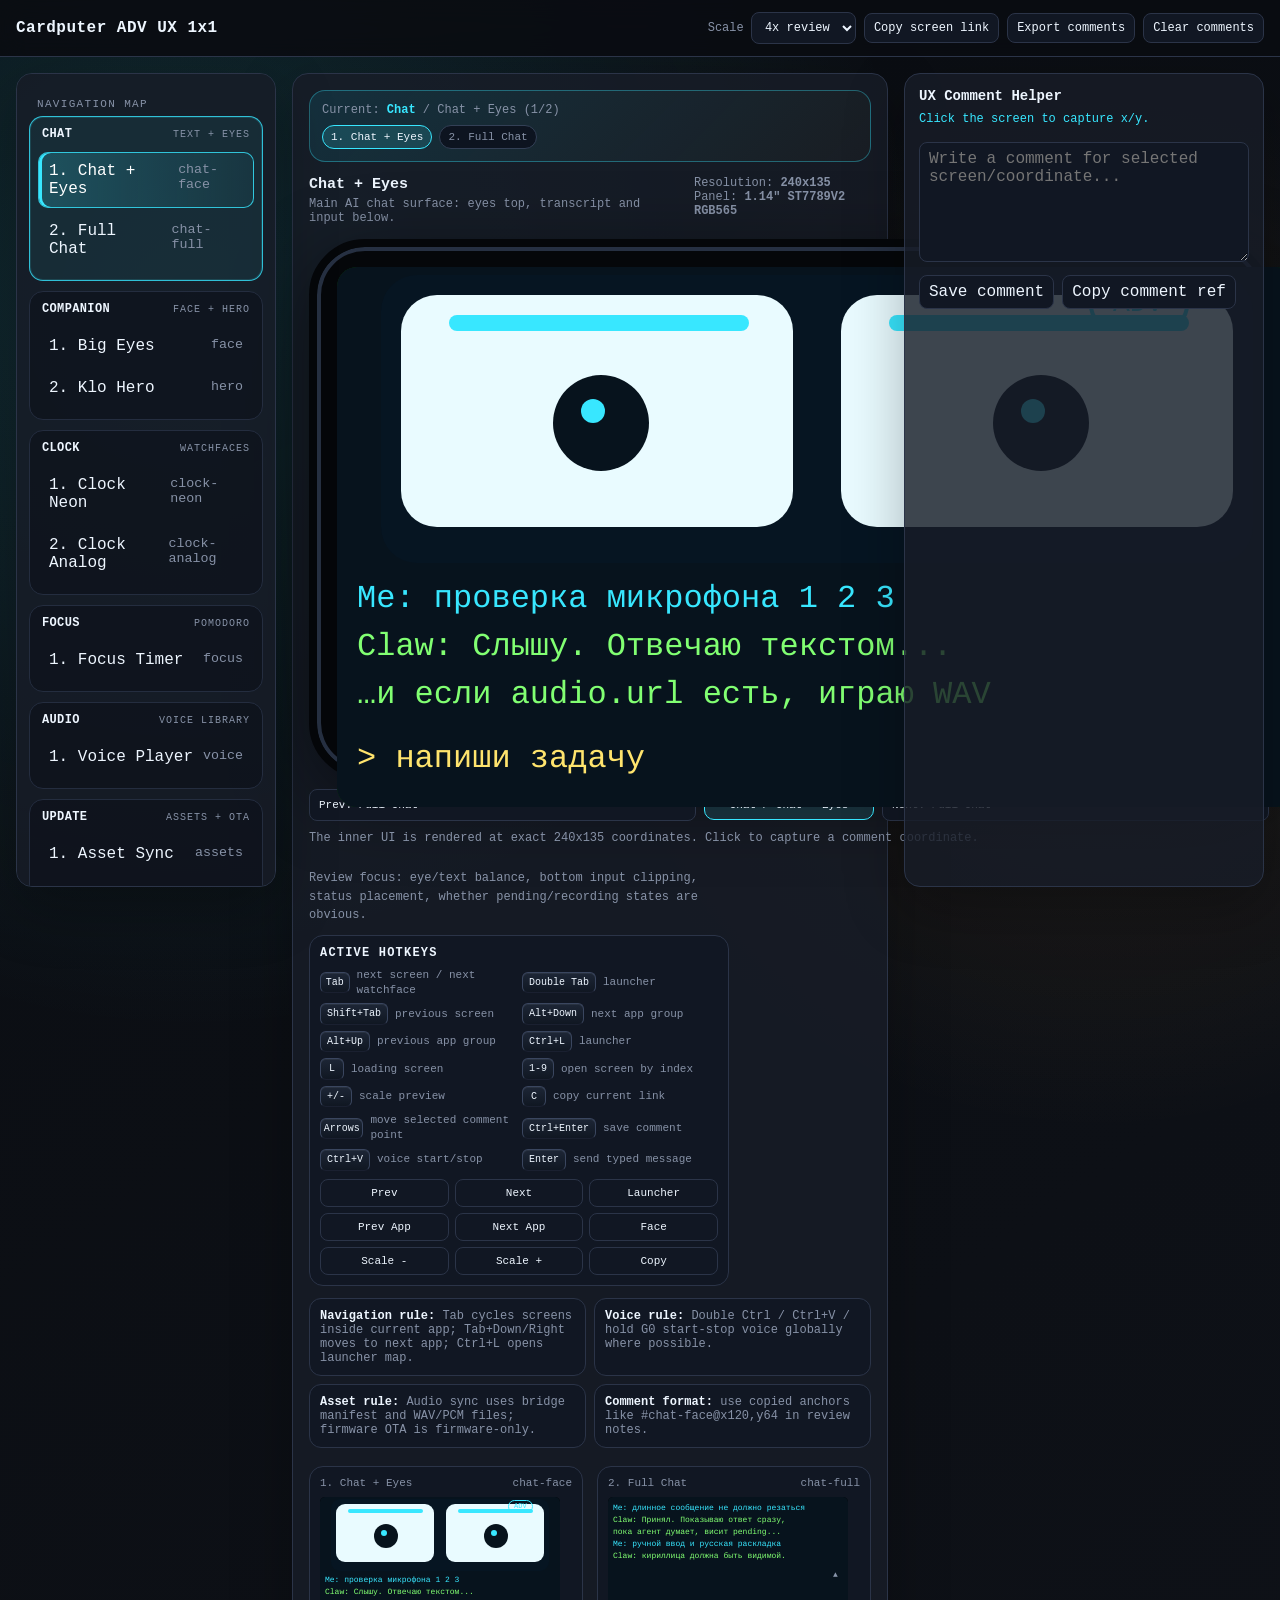
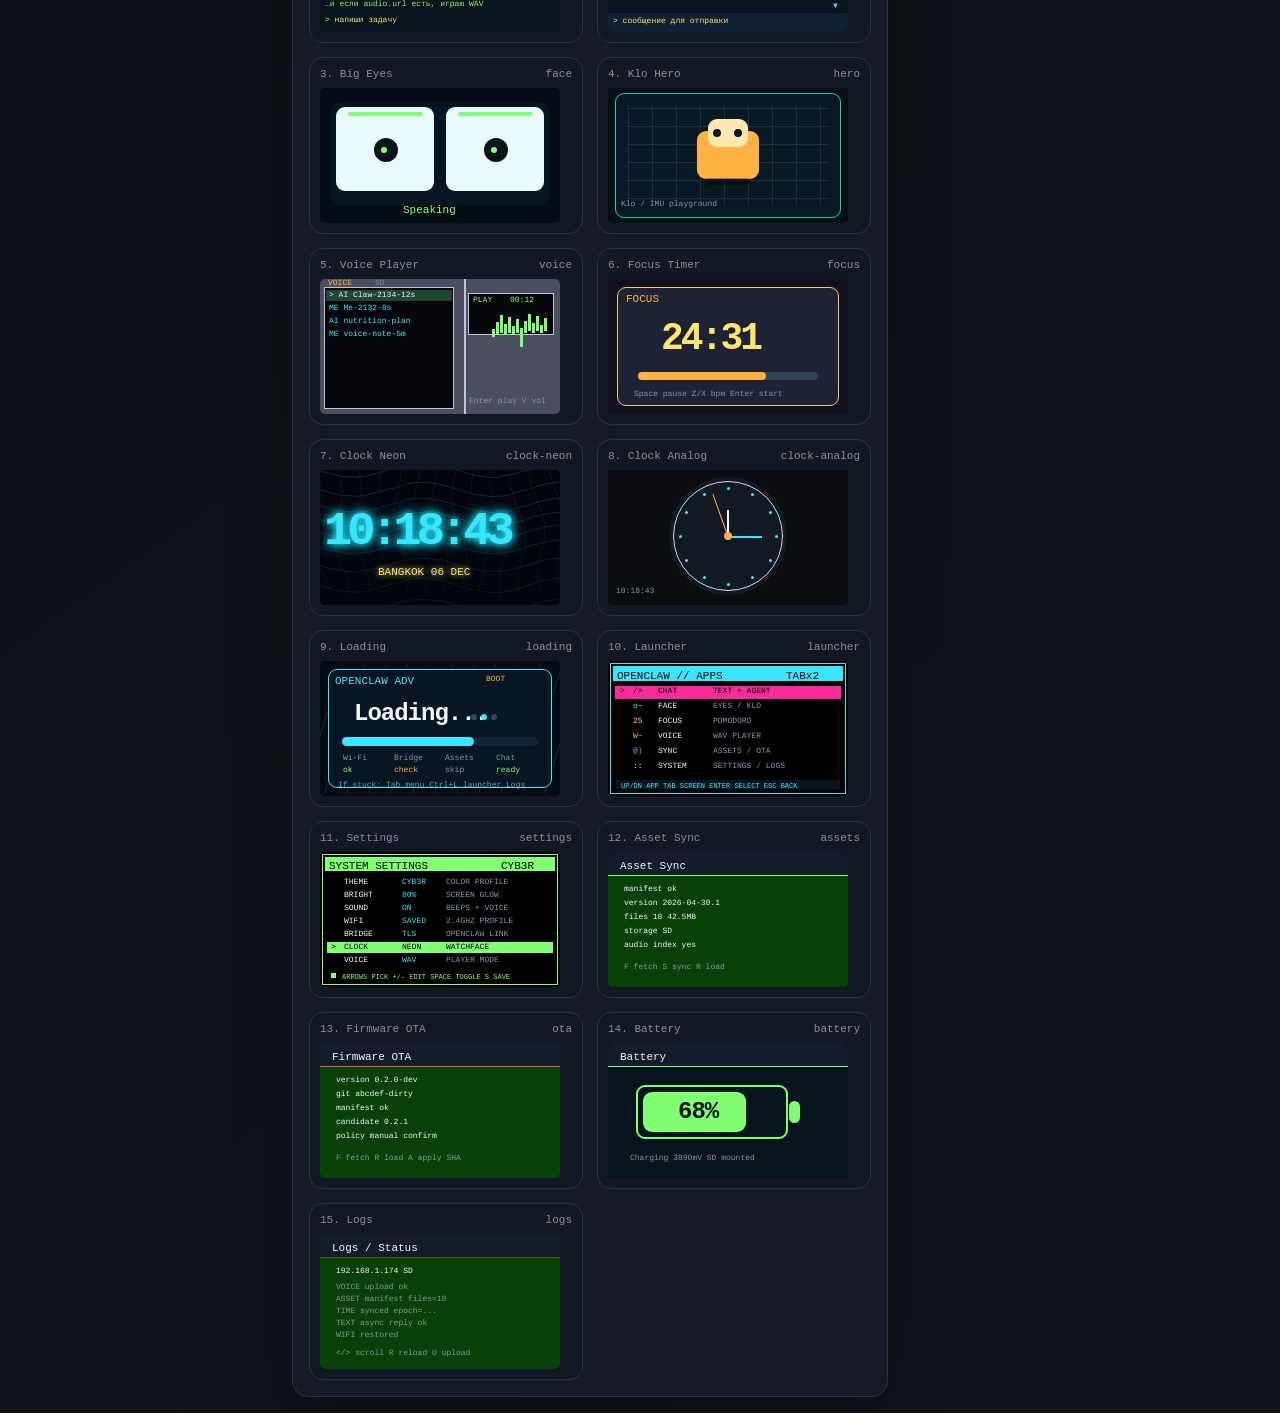
==== bots/CardputerADV/ux/cardputer-ux-1x1.html @ 7266fa7e "Bump Cardputer ADV firmware to 0.2.1-dev" ====
<!doctype html>
<html lang="en">
<head>
  <meta charset="utf-8" />
  <meta name="viewport" content="width=device-width, initial-scale=1" />
  <title>Cardputer ADV UX 1x1</title>
  <style>
    :root {
      --bg: #10131a;
      --panel: #181d28;
      --ink: #eef6ff;
      --muted: #8792a7;
      --line: #2b3448;
      --cyan: #38e7ff;
      --green: #81ff72;
      --orange: #ffb142;
      --red: #ff4f5f;
      --violet: #af8cff;
      --scale: 4;
    }

    * { box-sizing: border-box; }

    body {
      margin: 0;
      background:
        radial-gradient(circle at 15% 10%, rgba(56, 231, 255, .14), transparent 25%),
        radial-gradient(circle at 86% 20%, rgba(255, 177, 66, .10), transparent 20%),
        linear-gradient(145deg, #0a0d12, var(--bg));
      color: var(--ink);
      font-family: ui-monospace, SFMono-Regular, Menlo, Monaco, Consolas, "Liberation Mono", monospace;
      min-height: 100vh;
    }

    header {
      position: sticky;
      top: 0;
      z-index: 10;
      display: flex;
      gap: 16px;
      align-items: center;
      justify-content: space-between;
      padding: 12px 16px;
      border-bottom: 1px solid var(--line);
      background: rgba(10, 13, 18, .92);
      backdrop-filter: blur(12px);
    }

    h1 {
      margin: 0;
      font-size: 16px;
      letter-spacing: .03em;
    }

    .top-actions {
      display: flex;
      gap: 8px;
      flex-wrap: wrap;
      align-items: center;
      color: var(--muted);
      font-size: 12px;
    }

    button, select, input, textarea {
      background: #111723;
      color: var(--ink);
      border: 1px solid var(--line);
      border-radius: 8px;
      padding: 7px 9px;
      font: inherit;
    }

    button {
      cursor: pointer;
    }

    button:hover {
      border-color: var(--cyan);
    }

    main {
      display: grid;
      grid-template-columns: 260px minmax(420px, 1fr) 360px;
      gap: 16px;
      padding: 16px;
    }

    nav, aside, .workspace {
      background: rgba(24, 29, 40, .82);
      border: 1px solid var(--line);
      border-radius: 16px;
      box-shadow: 0 20px 60px rgba(0, 0, 0, .28);
    }

    nav {
      padding: 12px;
      height: calc(100vh - 86px);
      position: sticky;
      top: 70px;
      overflow: auto;
    }

    .nav-title {
      color: var(--muted);
      font-size: 11px;
      text-transform: uppercase;
      letter-spacing: .12em;
      margin: 12px 8px 6px;
    }

    .nav-map {
      display: grid;
      gap: 10px;
    }

    .app-section {
      border: 1px solid #242d3f;
      border-radius: 14px;
      padding: 8px;
      background: rgba(10, 15, 23, .52);
    }

    .app-section.active {
      border-color: rgba(56, 231, 255, .8);
      background: rgba(56, 231, 255, .07);
      box-shadow: inset 0 0 0 1px rgba(56, 231, 255, .14);
    }

    .app-header {
      display: flex;
      align-items: center;
      justify-content: space-between;
      gap: 8px;
      padding: 2px 4px 7px;
      color: var(--muted);
      font-size: 10px;
      text-transform: uppercase;
      letter-spacing: .10em;
    }

    .app-header b {
      color: var(--ink);
      font-size: 12px;
      letter-spacing: .03em;
    }

    .screen-link {
      display: flex;
      justify-content: space-between;
      gap: 8px;
      width: 100%;
      margin: 4px 0;
      padding: 9px 10px;
      text-align: left;
      border-radius: 10px;
      border: 1px solid transparent;
      background: transparent;
      color: var(--ink);
    }

    .screen-link small {
      color: var(--muted);
    }

    .screen-link.active {
      border-color: rgba(56, 231, 255, .8);
      background: linear-gradient(90deg, rgba(56, 231, 255, .20), rgba(56, 231, 255, .05));
      box-shadow: inset 3px 0 0 var(--cyan);
      color: #fff;
    }

    .workspace {
      min-height: calc(100vh - 86px);
      padding: 16px;
    }

    .meta {
      display: flex;
      justify-content: space-between;
      gap: 12px;
      align-items: start;
      margin-bottom: 14px;
      color: var(--muted);
      font-size: 12px;
    }

    .meta strong {
      display: block;
      color: var(--ink);
      font-size: 15px;
      margin-bottom: 4px;
    }

    .location-card {
      display: grid;
      gap: 8px;
      margin-bottom: 14px;
      border: 1px solid rgba(56, 231, 255, .35);
      border-radius: 16px;
      padding: 12px;
      background:
        linear-gradient(135deg, rgba(56, 231, 255, .12), rgba(255, 177, 66, .04)),
        #101722;
    }

    .breadcrumb {
      color: var(--muted);
      font-size: 12px;
    }

    .breadcrumb b {
      color: var(--cyan);
    }

    .position-strip {
      display: flex;
      gap: 7px;
      flex-wrap: wrap;
    }

    .position-chip {
      border: 1px solid #334056;
      border-radius: 999px;
      padding: 5px 8px;
      color: var(--muted);
      background: #0d1420;
      font-size: 11px;
    }

    .position-chip.active {
      border-color: var(--cyan);
      background: rgba(56, 231, 255, .14);
      color: var(--ink);
    }

    .device-row {
      display: flex;
      gap: 24px;
      flex-wrap: wrap;
      align-items: start;
    }

    .device-wrap {
      display: grid;
      gap: 10px;
    }

    .scale-label {
      color: var(--muted);
      font-size: 12px;
    }

    .screen-context {
      display: grid;
      grid-template-columns: 1fr auto 1fr;
      gap: 8px;
      align-items: center;
      color: var(--muted);
      font-size: 11px;
    }

    .screen-context button {
      width: 100%;
      min-height: 32px;
      text-align: left;
    }

    .screen-context .current {
      text-align: center;
      border: 1px solid var(--cyan);
      border-radius: 10px;
      padding: 8px 10px;
      color: var(--ink);
      background: rgba(56, 231, 255, .12);
      min-width: 170px;
    }

    .device-frame {
      width: calc(240px * var(--scale));
      height: calc(135px * var(--scale));
      border: calc(2px * var(--scale)) solid #05070a;
      border-radius: calc(14px * var(--scale));
      padding: calc(5px * var(--scale));
      background: #05070a;
      box-shadow:
        inset 0 0 0 calc(1px * var(--scale)) #263042,
        0 20px 80px rgba(0,0,0,.48);
    }

    .screen {
      position: relative;
      width: 240px;
      height: 135px;
      overflow: hidden;
      transform: scale(var(--scale));
      transform-origin: 0 0;
      border-radius: 5px;
      background: #084108;
      image-rendering: pixelated;
      user-select: none;
      cursor: crosshair;
    }

    .screen * {
      position: absolute;
    }

    .pixel {
      font-size: 8px;
      line-height: 1;
      letter-spacing: 0;
      white-space: nowrap;
      text-rendering: geometricPrecision;
    }

    .tiny { font-size: 7px; }
    .medium { font-size: 11px; }
    .big { font-size: 24px; font-weight: 800; letter-spacing: -1px; }
    .huge { font-size: 38px; font-weight: 900; letter-spacing: -3px; }
    .mega { font-size: 47px; font-weight: 900; letter-spacing: -5px; line-height: .86; }
    .mono { font-family: inherit; }

    .pill {
      border-radius: 999px;
      border: 1px solid currentColor;
      padding: 2px 5px;
      font-size: 7px;
      line-height: 1;
    }

    .note {
      position: static;
      max-width: 460px;
      color: var(--muted);
      font-size: 12px;
      line-height: 1.55;
    }

    .hotkey-panel {
      position: static;
      display: grid;
      gap: 10px;
      min-width: 280px;
      max-width: 420px;
    }

    .hotkey-card {
      position: static;
      border: 1px solid var(--line);
      background: #111723;
      border-radius: 14px;
      padding: 10px;
    }

    .hotkey-card h3 {
      position: static;
      margin: 0 0 8px;
      color: var(--ink);
      font-size: 12px;
      text-transform: uppercase;
      letter-spacing: .10em;
    }

    .key-grid {
      position: static;
      display: grid;
      grid-template-columns: repeat(2, minmax(0, 1fr));
      gap: 6px;
    }

    .key-row {
      position: static;
      display: flex;
      align-items: center;
      gap: 7px;
      color: var(--muted);
      font-size: 11px;
      line-height: 1.35;
    }

    kbd {
      position: static;
      display: inline-flex;
      align-items: center;
      justify-content: center;
      min-width: 24px;
      padding: 3px 6px;
      border: 1px solid #3a465f;
      border-bottom-color: #1a2030;
      border-radius: 6px;
      background: linear-gradient(#1d2636, #101722);
      color: var(--ink);
      box-shadow: inset 0 1px rgba(255,255,255,.06);
      font-size: 10px;
      white-space: nowrap;
    }

    .button-grid {
      position: static;
      display: grid;
      grid-template-columns: repeat(3, minmax(0, 1fr));
      gap: 6px;
      margin-top: 8px;
    }

    .button-grid button {
      position: static;
      padding: 7px 5px;
      font-size: 11px;
    }

    .spec-grid {
      display: grid;
      grid-template-columns: repeat(2, minmax(0, 1fr));
      gap: 8px;
      margin-top: 12px;
    }

    .spec {
      position: static;
      border: 1px solid var(--line);
      background: #111723;
      border-radius: 12px;
      padding: 10px;
      color: var(--muted);
      font-size: 12px;
    }

    .spec b {
      color: var(--ink);
    }

    aside {
      padding: 14px;
      height: calc(100vh - 86px);
      position: sticky;
      top: 70px;
      overflow: auto;
    }

    aside h2 {
      margin: 0 0 8px;
      font-size: 14px;
    }

    .coord {
      color: var(--cyan);
      min-height: 18px;
      margin: 8px 0 12px;
      font-size: 12px;
    }

    textarea {
      width: 100%;
      min-height: 120px;
      resize: vertical;
    }

    .comment-list {
      display: grid;
      gap: 8px;
      margin-top: 12px;
    }

    .comment {
      border: 1px solid var(--line);
      border-radius: 12px;
      padding: 9px;
      background: #101621;
      font-size: 12px;
      color: var(--muted);
      white-space: pre-wrap;
    }

    .comment b {
      color: var(--ink);
    }

    .screen-gallery {
      display: grid;
      grid-template-columns: repeat(auto-fill, minmax(260px, 1fr));
      gap: 14px;
      margin-top: 18px;
    }

    .thumb-card {
      border: 1px solid var(--line);
      border-radius: 14px;
      background: #111723;
      padding: 10px;
    }

    .thumb-title {
      position: static;
      display: flex;
      justify-content: space-between;
      color: var(--muted);
      font-size: 11px;
      margin-bottom: 8px;
    }

    .thumb-screen {
      --scale: 1;
      position: relative;
      width: 240px;
      height: 135px;
      overflow: hidden;
      border-radius: 5px;
      background: #000;
    }

    .thumb-screen * { position: absolute; }

    .rect { border-radius: 0; }
    .round { border-radius: 9px; }
    .circle { border-radius: 999px; }
    .line { height: 1px; transform-origin: left center; }
    .vline { width: 1px; }
    .center { display: grid; place-items: center; text-align: center; }

    @media (max-width: 1220px) {
      main { grid-template-columns: 220px 1fr; }
      aside { grid-column: 1 / -1; height: auto; position: static; }
    }

    @media (max-width: 820px) {
      main { grid-template-columns: 1fr; }
      nav { height: auto; position: static; }
      .device-frame { --scale: 2; }
    }
  </style>
</head>
<body>
  <header>
    <h1>Cardputer ADV UX 1x1</h1>
    <div class="top-actions">
      <label>Scale
        <select id="scale">
          <option value="1">1x exact</option>
          <option value="2">2x</option>
          <option value="3">3x</option>
          <option value="4" selected>4x review</option>
          <option value="5">5x</option>
        </select>
      </label>
      <button id="copyLink">Copy screen link</button>
      <button id="exportComments">Export comments</button>
      <button id="clearComments">Clear comments</button>
    </div>
  </header>

  <main>
    <nav>
      <div class="nav-title">Navigation Map</div>
      <div class="nav-map" id="navMap"></div>
    </nav>

    <section class="workspace">
      <div class="location-card">
        <div class="breadcrumb" id="locationPath">Current: <b>Chat</b> / Chat + Eyes</div>
        <div class="position-strip" id="positionStrip"></div>
      </div>

      <div class="meta">
        <div>
          <strong id="screenTitle">Chat + Eyes</strong>
          <span id="screenDesc">Current default chat surface with large animated eyes and compact transcript.</span>
        </div>
        <div>Resolution: <b>240x135</b><br />Panel: <b>1.14&quot; ST7789V2 RGB565</b></div>
      </div>

      <div class="device-row">
        <div class="device-wrap">
          <div class="device-frame" id="deviceFrame">
            <div id="screen" class="screen" data-screen="chat-face"></div>
          </div>
          <div class="screen-context">
            <button data-action="prev-screen" id="prevScreenLabel">Prev</button>
            <div class="current" id="currentScreenLabel">Chat + Eyes</div>
            <button data-action="next-screen" id="nextScreenLabel">Next</button>
          </div>
          <div class="scale-label">The inner UI is rendered at exact 240x135 coordinates. Click to capture a comment coordinate.</div>
        </div>
        <div class="hotkey-panel">
          <div class="note" id="screenNotes"></div>
          <div class="hotkey-card">
            <h3>Active Hotkeys</h3>
            <div class="key-grid" id="activeHotkeys"></div>
            <div class="button-grid">
              <button data-action="prev-screen">Prev</button>
              <button data-action="next-screen">Next</button>
              <button data-action="launcher">Launcher</button>
              <button data-action="prev-app">Prev App</button>
              <button data-action="next-app">Next App</button>
              <button data-action="watchface">Face</button>
              <button data-action="scale-down">Scale -</button>
              <button data-action="scale-up">Scale +</button>
              <button data-action="copy-link">Copy</button>
            </div>
          </div>
        </div>
      </div>

      <div class="spec-grid">
        <div class="spec"><b>Navigation rule:</b> Tab cycles screens inside current app; Tab+Down/Right moves to next app; Ctrl+L opens launcher map.</div>
        <div class="spec"><b>Voice rule:</b> Double Ctrl / Ctrl+V / hold G0 start-stop voice globally where possible.</div>
        <div class="spec"><b>Asset rule:</b> Audio sync uses bridge manifest and WAV/PCM files; firmware OTA is firmware-only.</div>
        <div class="spec"><b>Comment format:</b> use copied anchors like <code>#chat-face@x120,y64</code> in review notes.</div>
      </div>

      <div class="screen-gallery" id="gallery"></div>
    </section>

    <aside>
      <h2>UX Comment Helper</h2>
      <div class="coord" id="coord">Click the screen to capture x/y.</div>
      <textarea id="commentText" placeholder="Write a comment for selected screen/coordinate..."></textarea>
      <div style="display:flex; gap:8px; margin-top:8px;">
        <button id="saveComment">Save comment</button>
        <button id="copyComment">Copy comment ref</button>
      </div>
      <div class="comment-list" id="commentList"></div>
    </aside>
  </main>

  <script>
    const COLORS = {
      bg: '#084108',
      black: '#000',
      panel: '#101b28',
      cyan: '#38e7ff',
      green: '#81ff72',
      orange: '#ffb142',
      red: '#ff4f5f',
      violet: '#af8cff',
      white: '#f2f7ff',
      muted: '#8895aa',
      yellow: '#ffe46d',
      beige: '#eae6d4'
    };

    const state = {
      screen: location.hash ? location.hash.replace('#', '').split('@')[0] : 'chat-face',
      point: null,
      comments: JSON.parse(localStorage.getItem('cardputerUxComments') || '[]')
    };

    const appGroups = [
      { id: 'chat', title: 'Chat', hint: 'text + eyes', screens: ['chat-face', 'chat-full'] },
      { id: 'companion', title: 'Companion', hint: 'face + hero', screens: ['face', 'hero'] },
      { id: 'clock', title: 'Clock', hint: 'watchfaces', screens: ['clock-neon', 'clock-analog'] },
      { id: 'focus', title: 'Focus', hint: 'pomodoro', screens: ['focus'] },
      { id: 'audio', title: 'Audio', hint: 'voice library', screens: ['voice'] },
      { id: 'update', title: 'Update', hint: 'assets + OTA', screens: ['assets', 'ota'] },
      { id: 'system', title: 'System', hint: 'loading + settings', screens: ['loading', 'launcher', 'settings', 'battery', 'logs'] }
    ];

    const screenGroups = appGroups.map(group => group.screens);
    const watchfaces = ['clock-neon', 'clock-analog'];
    let lastTabAt = 0;

    const globalHotkeys = [
      ['Tab', 'next screen / next watchface'],
      ['Double Tab', 'launcher'],
      ['Shift+Tab', 'previous screen'],
      ['Alt+Down', 'next app group'],
      ['Alt+Up', 'previous app group'],
      ['Ctrl+L', 'launcher'],
      ['L', 'loading screen'],
      ['1-9', 'open screen by index'],
      ['+/-', 'scale preview'],
      ['C', 'copy current link'],
      ['Arrows', 'move selected comment point'],
      ['Ctrl+Enter', 'save comment']
    ];

    const screens = {
      'chat-face': {
        title: 'Chat + Eyes',
        desc: 'Main AI chat surface: eyes top, transcript and input below.',
        notes: 'Review focus: eye/text balance, bottom input clipping, status placement, whether pending/recording states are obvious.',
        draw: drawChatFace
      },
      'chat-full': {
        title: 'Full Chat',
        desc: 'Maximum room for Russian text, manual typing, and scroll review.',
        notes: 'Review focus: readable Russian font density, scroll indicators, pending bubble, no footer overlap.',
        draw: drawChatFull
      },
      face: {
        title: 'Big Eyes',
        desc: 'Fullscreen emotional eye mode, accelerometer-driven gaze.',
        notes: 'Review focus: eye scale, emotion colors, no text noise, recording/speaking color contrast.',
        draw: drawFace
      },
      hero: {
        title: 'Klo Hero',
        desc: 'Separate surface for Klo sprite/hero, moving with IMU and idle animation.',
        notes: 'Review focus: no unwanted ring around hero, enough motion room, clear difference from eye mode.',
        draw: drawHero
      },
      voice: {
        title: 'Voice Player',
        desc: 'Winamp-inspired WAV voice note player with saved user/assistant notes.',
        notes: 'Review focus: file title marquee, selected row visibility, bottom controls within 135px.',
        draw: drawVoice
      },
      focus: {
        title: 'Focus Timer',
        desc: 'Pomodoro/focus timer with ritual audio cues and metronome.',
        notes: 'Review focus: remaining time, state color, action keys, low cognitive load during focus.',
        draw: drawFocus
      },
      'clock-neon': {
        title: 'Clock Neon',
        desc: 'Fullscreen neon HH:MM:SS with a lightweight moving 3D mesh background.',
        notes: 'Review focus: maximum legibility, low-noise animated mesh, no secondary chrome.',
        draw: ctx => drawClock(ctx, 1)
      },
      'clock-analog': {
        title: 'Clock Analog',
        desc: 'Analog dial with small digital backup.',
        notes: 'Review focus: hand thickness at 240x135 and whether it feels too dense.',
        draw: ctx => drawClock(ctx, 2)
      },
      loading: {
        title: 'Loading',
        desc: 'Boot, network, bridge, asset-sync, and long operation loading surface.',
        notes: 'Review focus: user must see what is happening, what step is active, and whether the device is stuck or still progressing.',
        draw: drawLoading
      },
      launcher: {
        title: 'Launcher',
        desc: 'Two-level launcher: app group plus last/next mode inside app.',
        notes: 'Review focus: icons must not overlap, selected group/subitem must be obvious.',
        draw: drawLauncher
      },
      settings: {
        title: 'Settings',
        desc: 'NVS settings including focus, OTA, language, clock face.',
        notes: 'Review focus: five visible rows, value column fit, footer not clipped.',
        draw: drawSettings
      },
      assets: {
        title: 'Asset Sync',
        desc: 'Bridge audio manifest sync screen.',
        notes: 'Review focus: F fetch / S sync / R load discoverability and manifest state clarity.',
        draw: drawAssets
      },
      ota: {
        title: 'Firmware OTA',
        desc: 'Firmware update manifest and apply screen.',
        notes: 'Review focus: manual apply risk, candidate version, policy line.',
        draw: drawOta
      },
      battery: {
        title: 'Battery',
        desc: 'Battery and storage status screen.',
        notes: 'Review focus: big battery percent, charging state, SD/LittleFS status.',
        draw: drawBattery
      },
      logs: {
        title: 'Logs',
        desc: 'Runtime diagnostics and log upload surface.',
        notes: 'Review focus: last useful error visibility, U upload hint, not too much noise.',
        draw: drawLogs
      }
    };

    function el(tag, cls, style, text) {
      const node = document.createElement(tag);
      if (cls) node.className = cls;
      if (style) Object.assign(node.style, style);
      if (text !== undefined) node.textContent = text;
      return node;
    }

    function box(parent, x, y, w, h, color, cls = 'rect', extra = {}) {
      const node = el('div', cls, {
        left: x + 'px', top: y + 'px', width: w + 'px', height: h + 'px',
        background: color, ...extra
      });
      parent.appendChild(node);
      return node;
    }

    function text(parent, x, y, value, color = COLORS.white, cls = 'pixel', extra = {}) {
      const node = el('div', cls, { left: x + 'px', top: y + 'px', color, ...extra }, value);
      parent.appendChild(node);
      return node;
    }

    function pill(parent, x, y, value, color) {
      const node = text(parent, x, y, value, color, 'pill');
      node.style.borderColor = color;
      return node;
    }

    function clear(ctx, color = '#07121c') {
      ctx.innerHTML = '';
      box(ctx, 0, 0, 240, 135, color);
    }

    function drawEyes(ctx, y = 4, scale = 1, mood = 'idle') {
      const red = mood === 'recording';
      const speaking = mood === 'speaking';
      const accent = red ? COLORS.red : speaking ? COLORS.green : COLORS.cyan;
      const white = red ? '#ffd9dd' : '#e9fbff';
      box(ctx, 11, y, 218, 72 * scale, '#061522', 'round');
      box(ctx, 16, y + 5, 98, 58 * scale, white, 'round');
      box(ctx, 126, y + 5, 98, 58 * scale, white, 'round');
      box(ctx, 54, y + 25 * scale, 24, 24, '#07131d', 'circle');
      box(ctx, 164, y + 25 * scale, 24, 24, '#07131d', 'circle');
      box(ctx, 61, y + 31 * scale, 6, 6, accent, 'circle');
      box(ctx, 171, y + 31 * scale, 6, 6, accent, 'circle');
      box(ctx, 28, y + 10, 75, 4, accent, 'round');
      box(ctx, 138, y + 10, 75, 4, accent, 'round');
      if (red) {
        text(ctx, 94, y + 55 * scale, 'REC', COLORS.red, 'pixel', { fontWeight: 800 });
      }
    }

    function drawChatFace(ctx) {
      clear(ctx, '#07131d');
      drawEyes(ctx, 2, 1, 'idle');
      text(ctx, 5, 80, 'Me: проверка микрофона 1 2 3', COLORS.cyan);
      text(ctx, 5, 92, 'Claw: Слышу. Отвечаю текстом...', COLORS.green);
      text(ctx, 5, 104, '…и если audio.url есть, играю WAV', COLORS.green);
      text(ctx, 5, 120, '> напиши задачу', COLORS.yellow);
      pill(ctx, 188, 3, 'ADV', COLORS.cyan);
    }

    function drawChatFull(ctx) {
      clear(ctx, '#07131d');
      text(ctx, 5, 8, 'Me: длинное сообщение не должно резаться', COLORS.cyan);
      text(ctx, 5, 20, 'Claw: Принял. Показываю ответ сразу,', COLORS.green);
      text(ctx, 5, 32, 'пока агент думает, висит pending...', COLORS.green);
      text(ctx, 5, 44, 'Me: ручной ввод и русская раскладка', COLORS.cyan);
      text(ctx, 5, 56, 'Claw: кириллица должна быть видимой.', COLORS.green);
      text(ctx, 225, 75, '▲', COLORS.muted);
      text(ctx, 225, 106, '▼', COLORS.cyan);
      box(ctx, 0, 116, 240, 19, '#102033');
      text(ctx, 5, 121, '> сообщение для отправки', COLORS.yellow);
    }

    function drawFace(ctx) {
      clear(ctx, '#030c15');
      drawEyes(ctx, 14, 1.45, 'speaking');
      text(ctx, 83, 116, 'Speaking', COLORS.green, 'medium');
    }

    function drawHero(ctx) {
      clear(ctx, '#021014');
      box(ctx, 7, 5, 226, 125, '#081923', 'round', { border: '1px solid #31c7a4' });
      for (let x = 20; x < 225; x += 24) box(ctx, x, 17, 1, 100, '#173240');
      for (let y = 20; y < 125; y += 18) box(ctx, 19, y, 202, 1, '#173240');
      box(ctx, 89, 43, 62, 48, '#ffb142', 'round');
      box(ctx, 100, 31, 40, 28, '#ffe8b0', 'round');
      box(ctx, 105, 41, 8, 8, '#061522', 'circle');
      box(ctx, 126, 41, 8, 8, '#061522', 'circle');
      box(ctx, 97, 90, 45, 7, '#000', 'circle', { opacity: .35 });
      text(ctx, 13, 113, 'Klo / IMU playground', COLORS.muted);
    }

    function drawVoice(ctx) {
      clear(ctx, '#4a4e5e');
      box(ctx, 4, 8, 130, 122, '#05070a', 'rect', { border: '1px solid #bec4dc' });
      text(ctx, 8, 1, 'VOICE', COLORS.orange);
      text(ctx, 55, 1, 'SD', COLORS.muted);
      const rows = ['AI Claw-2134-12s', 'ME Me-2132-8s', 'AI nutrition-plan', 'ME voice-note-5m'];
      rows.forEach((r, i) => {
        const y = 13 + i * 13;
        box(ctx, 6, y - 2, 126, 11, i === 0 ? '#1e4632' : '#05070a');
        text(ctx, 9, y, (i === 0 ? '> ' : '  ') + r, i === 0 ? COLORS.white : COLORS.cyan);
      });
      box(ctx, 144, 0, 2, 135, '#bec4dc');
      box(ctx, 148, 14, 86, 42, '#05070a', 'rect', { border: '1px solid #bec4dc' });
      text(ctx, 153, 18, 'PLAY', COLORS.green);
      text(ctx, 190, 18, '00:12', COLORS.green);
      for (let i = 0; i < 14; i++) box(ctx, 172 + i * 4, 50 - ((i * 7) % 16), 3, 8 + ((i * 5) % 12), COLORS.green);
      text(ctx, 149, 119, 'Enter play  V vol', COLORS.muted);
    }

    function drawFocus(ctx) {
      clear(ctx, '#120f20');
      box(ctx, 9, 8, 222, 119, '#1d2335', 'round', { border: '1px solid #ffcc46' });
      text(ctx, 18, 14, 'FOCUS', COLORS.orange, 'medium');
      text(ctx, 53, 38, '24:31', COLORS.yellow, 'huge');
      box(ctx, 30, 93, 180, 8, '#344055', 'round');
      box(ctx, 30, 93, 128, 8, COLORS.orange, 'round');
      text(ctx, 26, 112, 'Space pause  Z/X bpm  Enter start', COLORS.muted);
    }

    function drawClock(ctx, face) {
      const now = new Date();
      const bangkok = new Intl.DateTimeFormat('en-GB', {
        timeZone: 'Asia/Bangkok',
        hour: '2-digit',
        minute: '2-digit',
        second: '2-digit',
        hour12: false
      }).format(now);
      const date = new Intl.DateTimeFormat('en-GB', {
        timeZone: 'Asia/Bangkok',
        day: '2-digit',
        month: 'short'
      }).format(now).toUpperCase();

      if (face === 1) {
        clear(ctx, '#03050d');
        const tick = Date.now() / 740;
        for (let gy = -10; gy <= 150; gy += 15) {
          let prev = null;
          for (let x = 0; x <= 240; x += 12) {
            const wave = Math.sin((x * .045) + tick) * 7 + Math.cos((gy * .055) - tick * .8) * 5;
            const perspective = (gy - 67) * .12;
            const y = gy + wave + perspective;
            if (prev) line(ctx, prev.x, prev.y, x, y, 'rgba(56,231,255,.17)');
            prev = { x, y };
          }
        }
        for (let gx = -20; gx <= 260; gx += 20) {
          let prev = null;
          for (let y = 0; y <= 135; y += 14) {
            const bend = Math.sin((y * .06) + tick + gx * .02) * 6;
            const x = gx + bend + (y - 67) * .08;
            if (prev) line(ctx, prev.x, prev.y, x, y, 'rgba(252,52,183,.12)');
            prev = { x, y };
          }
        }
        box(ctx, 0, 0, 240, 135, 'linear-gradient(180deg, rgba(3,5,13,.08), rgba(3,5,13,.52))');
        text(ctx, 4, 42, bangkok, COLORS.cyan, 'mega', {
          textShadow: '0 0 7px #22e8ff, 0 0 14px #22e8ff'
        });
        text(ctx, 58, 96, `BANGKOK ${date}`, COLORS.yellow, 'medium', {
          textShadow: '0 0 6px #ffe46d'
        });
      } else if (face === 2) {
        clear(ctx, '#0a0c10');
        box(ctx, 61, 7, 118, 118, '#121922', 'circle');
        box(ctx, 65, 11, 110, 110, 'transparent', 'circle', { border: '1px solid #d2dceb' });
        for (let i = 0; i < 12; i++) {
          const a = i / 12 * Math.PI * 2 - Math.PI / 2;
          box(ctx, 119 + Math.cos(a) * 48, 65 + Math.sin(a) * 48, 3, 3, COLORS.cyan, 'circle');
        }
        line(ctx, 120, 66, 120, 39, COLORS.white, 2);
        line(ctx, 120, 66, 154, 66, COLORS.cyan, 2);
        line(ctx, 120, 66, 105, 24, COLORS.orange, 1);
        box(ctx, 116, 62, 8, 8, COLORS.orange, 'circle');
        text(ctx, 8, 118, bangkok, COLORS.muted);
      }
    }

    function line(ctx, x1, y1, x2, y2, color, thickness = 1) {
      const len = Math.hypot(x2 - x1, y2 - y1);
      const angle = Math.atan2(y2 - y1, x2 - x1) * 180 / Math.PI;
      box(ctx, x1, y1, len, thickness, color, 'line', { transform: `rotate(${angle}deg)` });
    }

    function drawLoading(ctx) {
      clear(ctx, '#040a12');
      for (let x = -20; x < 260; x += 22) {
        box(ctx, x, 0, 1, 135, 'rgba(56,231,255,.16)', 'line', { transform: 'rotate(17deg)' });
      }
      box(ctx, 8, 8, 224, 119, '#081522', 'round', { border: '1px solid #38e7ff' });
      text(ctx, 15, 14, 'OPENCLAW ADV', COLORS.cyan, 'medium');
      text(ctx, 166, 15, 'BOOT', COLORS.orange);
      text(ctx, 34, 39, 'Loading...', COLORS.white, 'big');
      const dots = [0, 1, 2].map(i => 151 + i * 10);
      dots.forEach((x, i) => box(ctx, x, 53, 6, 6, i === 1 ? COLORS.cyan : '#285062', 'circle'));
      box(ctx, 22, 76, 196, 9, '#152235', 'round');
      box(ctx, 22, 76, 132, 9, COLORS.cyan, 'round');
      const steps = [
        ['Wi-Fi', 'ok', COLORS.green],
        ['Bridge', 'check', COLORS.orange],
        ['Assets', 'skip', COLORS.muted],
        ['Chat', 'ready', COLORS.green]
      ];
      steps.forEach((step, i) => {
        const x = 23 + i * 51;
        text(ctx, x, 94, step[0], COLORS.muted);
        text(ctx, x, 106, step[1], step[2]);
      });
      text(ctx, 18, 121, 'If stuck: Tab menu  Ctrl+L launcher  Logs', COLORS.muted);
    }

    function drawLauncher(ctx) {
      clear(ctx, '#000');
      box(ctx, 0, 0, 240, 135, '#000');
      box(ctx, 2, 2, 236, 131, 'transparent', 'rect', { border: '1px solid #38e7ff' });
      box(ctx, 5, 5, 230, 15, '#38e7ff');
      text(ctx, 9, 9, 'OPENCLAW // APPS', '#000', 'medium');
      text(ctx, 178, 9, 'TABx2', '#000', 'medium');
      const items = [
        ['/>', 'CHAT', 'TEXT + AGENT', COLORS.cyan],
        ['o~', 'FACE', 'EYES / KLO', COLORS.green],
        ['25', 'FOCUS', 'POMODORO', COLORS.yellow],
        ['W~', 'VOICE', 'WAV PLAYER', COLORS.orange],
        ['@)', 'SYNC', 'ASSETS / OTA', COLORS.violet],
        ['::', 'SYSTEM', 'SETTINGS / LOGS', COLORS.white]
      ];
      items.forEach((it, i) => {
        const y = 27 + i * 15;
        const selected = i === 0;
        box(ctx, 7, y - 2, 226, 13, selected ? '#f92a9b' : '#000');
        text(ctx, 12, y, selected ? '>' : ' ', selected ? '#000' : COLORS.muted, 'pixel');
        text(ctx, 25, y, it[0], selected ? '#000' : it[3], 'pixel');
        text(ctx, 50, y, it[1], selected ? '#000' : COLORS.white, 'pixel');
        text(ctx, 105, y, it[2], selected ? '#000' : COLORS.muted, 'pixel');
      });
      box(ctx, 8, 119, 224, 9, '#07131d');
      text(ctx, 13, 121, 'UP/DN APP  TAB SCREEN  ENTER SELECT  ESC BACK', COLORS.cyan, 'tiny');
    }

    function drawSettings(ctx) {
      clear(ctx, '#000');
      box(ctx, 2, 2, 236, 131, '#000', 'rect', { border: '1px solid #81ff72' });
      box(ctx, 5, 5, 230, 14, '#81ff72');
      text(ctx, 9, 8, 'SYSTEM SETTINGS', '#000', 'medium');
      text(ctx, 181, 8, 'CYB3R', '#000', 'medium');
      const rows = [
        ['THEME', 'CYB3R', 'COLOR PROFILE'],
        ['BRIGHT', '80%', 'SCREEN GLOW'],
        ['SOUND', 'ON', 'BEEPS + VOICE'],
        ['WIFI', 'SAVED', '2.4GHZ PROFILE'],
        ['BRIDGE', 'TLS', 'OPENCLAW LINK'],
        ['CLOCK', 'NEON', 'WATCHFACE'],
        ['VOICE', 'WAV', 'PLAYER MODE']
      ];
      rows.forEach((r, i) => {
        const y = 27 + i * 13;
        const selected = i === 5;
        box(ctx, 7, y - 2, 226, 11, selected ? '#81ff72' : '#000');
        text(ctx, 11, y, selected ? '>' : ' ', selected ? '#000' : COLORS.green);
        text(ctx, 24, y, r[0], selected ? '#000' : COLORS.white);
        text(ctx, 82, y, r[1], selected ? '#000' : COLORS.cyan);
        text(ctx, 126, y, r[2], selected ? '#000' : COLORS.muted);
      });
      box(ctx, 11, 121, 5, 5, COLORS.green);
      text(ctx, 22, 121, 'ARROWS PICK  +/- EDIT  SPACE TOGGLE  S SAVE', COLORS.green, 'tiny');
    }

    function drawAssets(ctx) {
      clear(ctx, '#084108');
      header(ctx, 'Asset Sync', COLORS.green);
      text(ctx, 16, 34, 'manifest ok', COLORS.white);
      text(ctx, 16, 48, 'version 2026-04-30.1', COLORS.white);
      text(ctx, 16, 62, 'files 18  42.5MB', COLORS.white);
      text(ctx, 16, 76, 'storage SD', COLORS.white);
      text(ctx, 16, 90, 'audio index yes', COLORS.white);
      text(ctx, 16, 112, 'F fetch S sync R load', COLORS.muted);
    }

    function drawOta(ctx) {
      clear(ctx, '#084108');
      header(ctx, 'Firmware OTA', COLORS.red);
      text(ctx, 16, 34, 'version 0.2.0-dev', COLORS.white);
      text(ctx, 16, 48, 'git abcdef-dirty', COLORS.white);
      text(ctx, 16, 62, 'manifest ok', COLORS.white);
      text(ctx, 16, 76, 'candidate 0.2.1', COLORS.white);
      text(ctx, 16, 90, 'policy manual confirm', COLORS.white);
      text(ctx, 16, 112, 'F fetch R load A apply SHA', COLORS.muted);
    }

    function drawBattery(ctx) {
      clear(ctx, '#07131d');
      header(ctx, 'Battery', COLORS.green);
      box(ctx, 28, 42, 152, 54, 'transparent', 'round', { border: '2px solid #81ff72' });
      box(ctx, 181, 58, 11, 22, COLORS.green, 'round');
      box(ctx, 35, 49, 103, 40, COLORS.green, 'round');
      text(ctx, 70, 55, '68%', '#07131d', 'big');
      text(ctx, 22, 112, 'Charging  3890mV  SD mounted', COLORS.muted);
    }

    function drawLogs(ctx) {
      clear(ctx, '#084108');
      header(ctx, 'Logs / Status', '#c618');
      text(ctx, 16, 34, '192.168.1.174 SD', COLORS.white);
      ['VOICE upload ok', 'ASSET manifest files=18', 'TIME synced epoch=...', 'TEXT async reply ok', 'WIFI restored'].forEach((v, i) => {
        text(ctx, 16, 50 + i * 12, v, COLORS.muted);
      });
      text(ctx, 16, 116, '</> scroll R reload U upload', COLORS.muted);
    }

    function header(ctx, label, color) {
      box(ctx, 0, 0, 240, 24, '#121c2a');
      box(ctx, 0, 23, 240, 1, color);
      text(ctx, 12, 8, label, COLORS.white, 'medium');
    }

    function render(screenId = state.screen) {
      state.screen = screens[screenId] ? screenId : 'chat-face';
      const spec = screens[state.screen];
      document.querySelectorAll('.screen-link').forEach(btn => {
        btn.classList.toggle('active', btn.dataset.screen === state.screen);
      });
      document.getElementById('screenTitle').textContent = spec.title;
      document.getElementById('screenDesc').textContent = spec.desc;
      document.getElementById('screenNotes').textContent = spec.notes;
      const ctx = document.getElementById('screen');
      ctx.dataset.screen = state.screen;
      spec.draw(ctx);
      drawPoint(ctx);
      renderNavigation();
      renderHotkeys();
      renderComments();
      if (location.hash.replace('#', '').split('@')[0] !== state.screen) {
        history.replaceState(null, '', '#' + state.screen);
      }
    }

    function redrawScreenOnly() {
      const spec = screens[state.screen];
      if (!spec) return;
      const ctx = document.getElementById('screen');
      ctx.dataset.screen = state.screen;
      spec.draw(ctx);
      drawPoint(ctx);
    }

    function drawPoint(ctx) {
      if (!state.point || state.point.screen !== state.screen) return;
      const { x, y } = state.point;
      box(ctx, x - 4, y, 9, 1, COLORS.red);
      box(ctx, x, y - 4, 1, 9, COLORS.red);
      box(ctx, x - 2, y - 2, 5, 5, 'transparent', 'circle', { border: '1px solid ' + COLORS.red });
    }

    function renderGallery() {
      const gallery = document.getElementById('gallery');
      gallery.innerHTML = '';
      Object.entries(screens).forEach(([id, spec], index) => {
        const card = el('button', 'thumb-card', { textAlign: 'left', cursor: 'pointer' });
        const title = el('div', 'thumb-title');
        title.append(el('span', null, null, `${index + 1}. ${spec.title}`));
        title.append(el('span', null, null, id));
        const mini = el('div', 'thumb-screen');
        spec.draw(mini);
        card.append(title, mini);
        card.addEventListener('click', () => render(id));
        gallery.appendChild(card);
      });
    }

    function renderComments() {
      const list = document.getElementById('commentList');
      list.innerHTML = '';
      state.comments.slice().reverse().forEach(c => {
        const item = el('div', 'comment');
        item.innerHTML = `<b>${escapeHtml(c.ref)}</b>\n${escapeHtml(c.text)}`;
        list.appendChild(item);
      });
    }

    function escapeHtml(value) {
      return value.replace(/[&<>"']/g, ch => ({ '&': '&amp;', '<': '&lt;', '>': '&gt;', '"': '&quot;', "'": '&#039;' }[ch]));
    }

    function currentRef() {
      if (!state.point || state.point.screen !== state.screen) return `#${state.screen}`;
      return `#${state.screen}@x${state.point.x},y${state.point.y}`;
    }

    function currentGroup() {
      return screenGroups.find(group => group.includes(state.screen)) || [state.screen];
    }

    function currentApp() {
      return appGroups.find(group => group.screens.includes(state.screen)) || appGroups[0];
    }

    function currentGroupIndex() {
      const index = appGroups.findIndex(group => group.screens.includes(state.screen));
      return index >= 0 ? index : 0;
    }

    function adjacentScreen(delta) {
      const group = currentGroup();
      const index = group.indexOf(state.screen);
      return group[(index + delta + group.length) % group.length];
    }

    function moveWithinApp(delta) {
      if (watchfaces.includes(state.screen)) {
        const index = watchfaces.indexOf(state.screen);
        render(watchfaces[(index + delta + watchfaces.length) % watchfaces.length]);
        return;
      }
      const group = currentGroup();
      const index = group.indexOf(state.screen);
      render(group[(index + delta + group.length) % group.length]);
    }

    function moveApp(delta) {
      const index = currentGroupIndex();
      const nextGroup = screenGroups[(index + delta + screenGroups.length) % screenGroups.length];
      render(nextGroup[0]);
    }

    function setScale(delta) {
      const select = document.getElementById('scale');
      const values = Array.from(select.options).map(option => Number(option.value));
      const current = Number(select.value);
      const index = values.indexOf(current);
      const next = values[Math.max(0, Math.min(values.length - 1, index + delta))];
      select.value = String(next);
      document.documentElement.style.setProperty('--scale', String(next));
    }

    function copyCurrentLink() {
      navigator.clipboard.writeText(location.href.split('#')[0] + currentRef());
    }

    function saveCurrentComment() {
      const textValue = document.getElementById('commentText').value.trim();
      if (!textValue) return;
      state.comments.push({ ref: currentRef(), text: textValue, at: new Date().toISOString() });
      localStorage.setItem('cardputerUxComments', JSON.stringify(state.comments));
      document.getElementById('commentText').value = '';
      renderComments();
    }

    function movePoint(dx, dy) {
      if (!state.point || state.point.screen !== state.screen) {
        state.point = { screen: state.screen, x: 120, y: 67 };
      }
      state.point.x = Math.max(0, Math.min(239, state.point.x + dx));
      state.point.y = Math.max(0, Math.min(134, state.point.y + dy));
      document.getElementById('coord').textContent = currentRef();
      history.replaceState(null, '', currentRef());
      render(state.screen);
    }

    function screenIndexList() {
      return Object.keys(screens);
    }

    function renderHotkeys() {
      const target = document.getElementById('activeHotkeys');
      target.innerHTML = '';
      const specific = [];
      if (watchfaces.includes(state.screen)) {
        specific.push(['Tab', 'cycle watchface']);
        specific.push(['W', 'cycle watchface']);
      }
      if (state.screen === 'assets') {
        specific.push(['F', 'fetch manifest']);
        specific.push(['S', 'sync assets']);
        specific.push(['R', 'reload manifest']);
      }
      if (state.screen === 'voice') {
        specific.push(['Enter', 'play selected note']);
        specific.push(['J/K', 'select note']);
        specific.push(['V', 'volume']);
      }
      if (state.screen === 'chat-face' || state.screen === 'chat-full') {
        specific.push(['Ctrl+V', 'voice start/stop']);
        specific.push(['Enter', 'send typed message']);
      }
      if (state.screen === 'loading') {
        specific.push(['Tab', 'leave loading']);
        specific.push(['Ctrl+L', 'launcher']);
        specific.push(['D', 'debug/logs']);
      }
      [...globalHotkeys, ...specific].forEach(([key, label]) => {
        const row = el('div', 'key-row');
        row.append(el('kbd', null, null, key), el('span', null, null, label));
        target.appendChild(row);
      });
    }

    function renderNavigation() {
      const nav = document.getElementById('navMap');
      nav.innerHTML = '';
      const app = currentApp();
      const group = currentGroup();
      const index = group.indexOf(state.screen);
      const prev = adjacentScreen(-1);
      const next = adjacentScreen(1);

      document.getElementById('locationPath').innerHTML =
        `Current: <b>${escapeHtml(app.title)}</b> / ${escapeHtml(screens[state.screen].title)} <span style="color:var(--muted)">(${index + 1}/${group.length})</span>`;

      const strip = document.getElementById('positionStrip');
      strip.innerHTML = '';
      group.forEach((screenId, itemIndex) => {
        const chip = el('button', 'position-chip' + (screenId === state.screen ? ' active' : ''), null,
          `${itemIndex + 1}. ${screens[screenId].title}`);
        chip.addEventListener('click', () => render(screenId));
        strip.appendChild(chip);
      });

      document.getElementById('prevScreenLabel').textContent = `Prev: ${screens[prev].title}`;
      document.getElementById('currentScreenLabel').textContent = `${app.title} / ${screens[state.screen].title}`;
      document.getElementById('nextScreenLabel').textContent = `Next: ${screens[next].title}`;

      appGroups.forEach(groupSpec => {
        const section = el('div', 'app-section' + (groupSpec.id === app.id ? ' active' : ''));
        const header = el('div', 'app-header');
        header.innerHTML = `<b>${escapeHtml(groupSpec.title)}</b><span>${escapeHtml(groupSpec.hint)}</span>`;
        section.appendChild(header);
        groupSpec.screens.forEach((screenId, itemIndex) => {
          const btn = el('button', 'screen-link' + (screenId === state.screen ? ' active' : ''));
          btn.dataset.screen = screenId;
          btn.innerHTML = `<span>${itemIndex + 1}. ${escapeHtml(screens[screenId].title)}</span><small>${escapeHtml(screenId)}</small>`;
          btn.addEventListener('click', () => render(screenId));
          section.appendChild(btn);
        });
        nav.appendChild(section);
      });
    }

    document.getElementById('scale').addEventListener('change', event => {
      document.documentElement.style.setProperty('--scale', event.target.value);
    });

    document.getElementById('screen').addEventListener('click', event => {
      const rect = event.currentTarget.getBoundingClientRect();
      const scale = rect.width / 240;
      const x = Math.max(0, Math.min(239, Math.round((event.clientX - rect.left) / scale)));
      const y = Math.max(0, Math.min(134, Math.round((event.clientY - rect.top) / scale)));
      state.point = { screen: state.screen, x, y };
      document.getElementById('coord').textContent = currentRef();
      history.replaceState(null, '', currentRef());
      render(state.screen);
    });

    document.getElementById('copyLink').addEventListener('click', copyCurrentLink);

    document.getElementById('copyComment').addEventListener('click', () => {
      navigator.clipboard.writeText(currentRef());
    });

    document.getElementById('saveComment').addEventListener('click', saveCurrentComment);

    document.querySelectorAll('[data-action]').forEach(button => {
      button.addEventListener('click', () => {
        const action = button.dataset.action;
        if (action === 'prev-screen') moveWithinApp(-1);
        if (action === 'next-screen') moveWithinApp(1);
        if (action === 'launcher') render('launcher');
        if (action === 'prev-app') moveApp(-1);
        if (action === 'next-app') moveApp(1);
        if (action === 'watchface') {
          render(watchfaces.includes(state.screen)
            ? watchfaces[(watchfaces.indexOf(state.screen) + 1) % watchfaces.length]
            : 'clock-neon');
        }
        if (action === 'scale-down') setScale(-1);
        if (action === 'scale-up') setScale(1);
        if (action === 'copy-link') copyCurrentLink();
      });
    });

    document.getElementById('exportComments').addEventListener('click', () => {
      const payload = JSON.stringify(state.comments, null, 2);
      navigator.clipboard.writeText(payload);
      alert('Comments JSON copied to clipboard.');
    });

    document.getElementById('clearComments').addEventListener('click', () => {
      if (!confirm('Clear local UX comments?')) return;
      state.comments = [];
      localStorage.removeItem('cardputerUxComments');
      renderComments();
    });

    window.addEventListener('hashchange', () => {
      const raw = location.hash.replace('#', '');
      const [screenId, point] = raw.split('@');
      if (point) {
        const match = point.match(/x(\d+),y(\d+)/);
        if (match) state.point = { screen: screenId, x: Number(match[1]), y: Number(match[2]) };
      }
      render(screenId || 'chat-face');
    });

    window.addEventListener('keydown', event => {
      const tag = document.activeElement?.tagName;
      const editing = tag === 'TEXTAREA' || tag === 'INPUT' || tag === 'SELECT';

      if (editing) {
        if (event.key === 'Escape') {
          document.activeElement.blur();
          event.preventDefault();
        } else if (event.ctrlKey && event.key === 'Enter') {
          saveCurrentComment();
          event.preventDefault();
        }
        return;
      }

      if (event.ctrlKey && event.key.toLowerCase() === 'l') {
        render('launcher');
        event.preventDefault();
        return;
      }
      if (event.ctrlKey && event.key.toLowerCase() === 'v') {
        document.getElementById('coord').textContent = 'Voice hotkey preview: Ctrl+V start/stop';
        event.preventDefault();
        return;
      }
      if (event.key === 'Tab') {
        const now = performance.now();
        if (!event.shiftKey && now - lastTabAt < 340) {
          render('launcher');
          lastTabAt = 0;
          event.preventDefault();
          return;
        }
        lastTabAt = now;
        moveWithinApp(event.shiftKey ? -1 : 1);
        event.preventDefault();
        return;
      }
      if (event.key === 'PageDown' || (event.altKey && event.key === 'ArrowDown')) {
        moveApp(1);
        event.preventDefault();
        return;
      }
      if (event.key === 'PageUp' || (event.altKey && event.key === 'ArrowUp')) {
        moveApp(-1);
        event.preventDefault();
        return;
      }
      if (event.key.startsWith('Arrow')) {
        const step = event.shiftKey ? 10 : 1;
        if (event.key === 'ArrowLeft') movePoint(-step, 0);
        if (event.key === 'ArrowRight') movePoint(step, 0);
        if (event.key === 'ArrowUp') movePoint(0, -step);
        if (event.key === 'ArrowDown') movePoint(0, step);
        event.preventDefault();
        return;
      }

      const lower = event.key.toLowerCase();
      if (lower >= '1' && lower <= '9') {
        const id = screenIndexList()[Number(lower) - 1];
        if (id) render(id);
        event.preventDefault();
        return;
      }
      if (lower === '0') {
        const id = screenIndexList()[9];
        if (id) render(id);
        event.preventDefault();
        return;
      }
      if (lower === 'n' || lower === '.') {
        moveWithinApp(1);
        event.preventDefault();
        return;
      }
      if (lower === 'p' || lower === ',') {
        moveWithinApp(-1);
        event.preventDefault();
        return;
      }
      if (lower === 'w') {
        render(watchfaces.includes(state.screen)
          ? watchfaces[(watchfaces.indexOf(state.screen) + 1) % watchfaces.length]
          : 'clock-neon');
        event.preventDefault();
        return;
      }
      if (lower === 'l') {
        render('loading');
        event.preventDefault();
        return;
      }
      if (lower === 'd') {
        render('logs');
        event.preventDefault();
        return;
      }
      if (lower === 'm') {
        document.getElementById('commentText').focus();
        event.preventDefault();
        return;
      }
      if (lower === 'c') {
        copyCurrentLink();
        event.preventDefault();
        return;
      }
      if (event.key === '+' || event.key === '=') {
        setScale(1);
        event.preventDefault();
        return;
      }
      if (event.key === '-' || event.key === '_') {
        setScale(-1);
        event.preventDefault();
      }
    });

    setInterval(() => {
      if (state.screen === 'clock-neon') redrawScreenOnly();
    }, 240);

    renderGallery();
    window.dispatchEvent(new Event('hashchange'));
  </script>
</body>
</html>
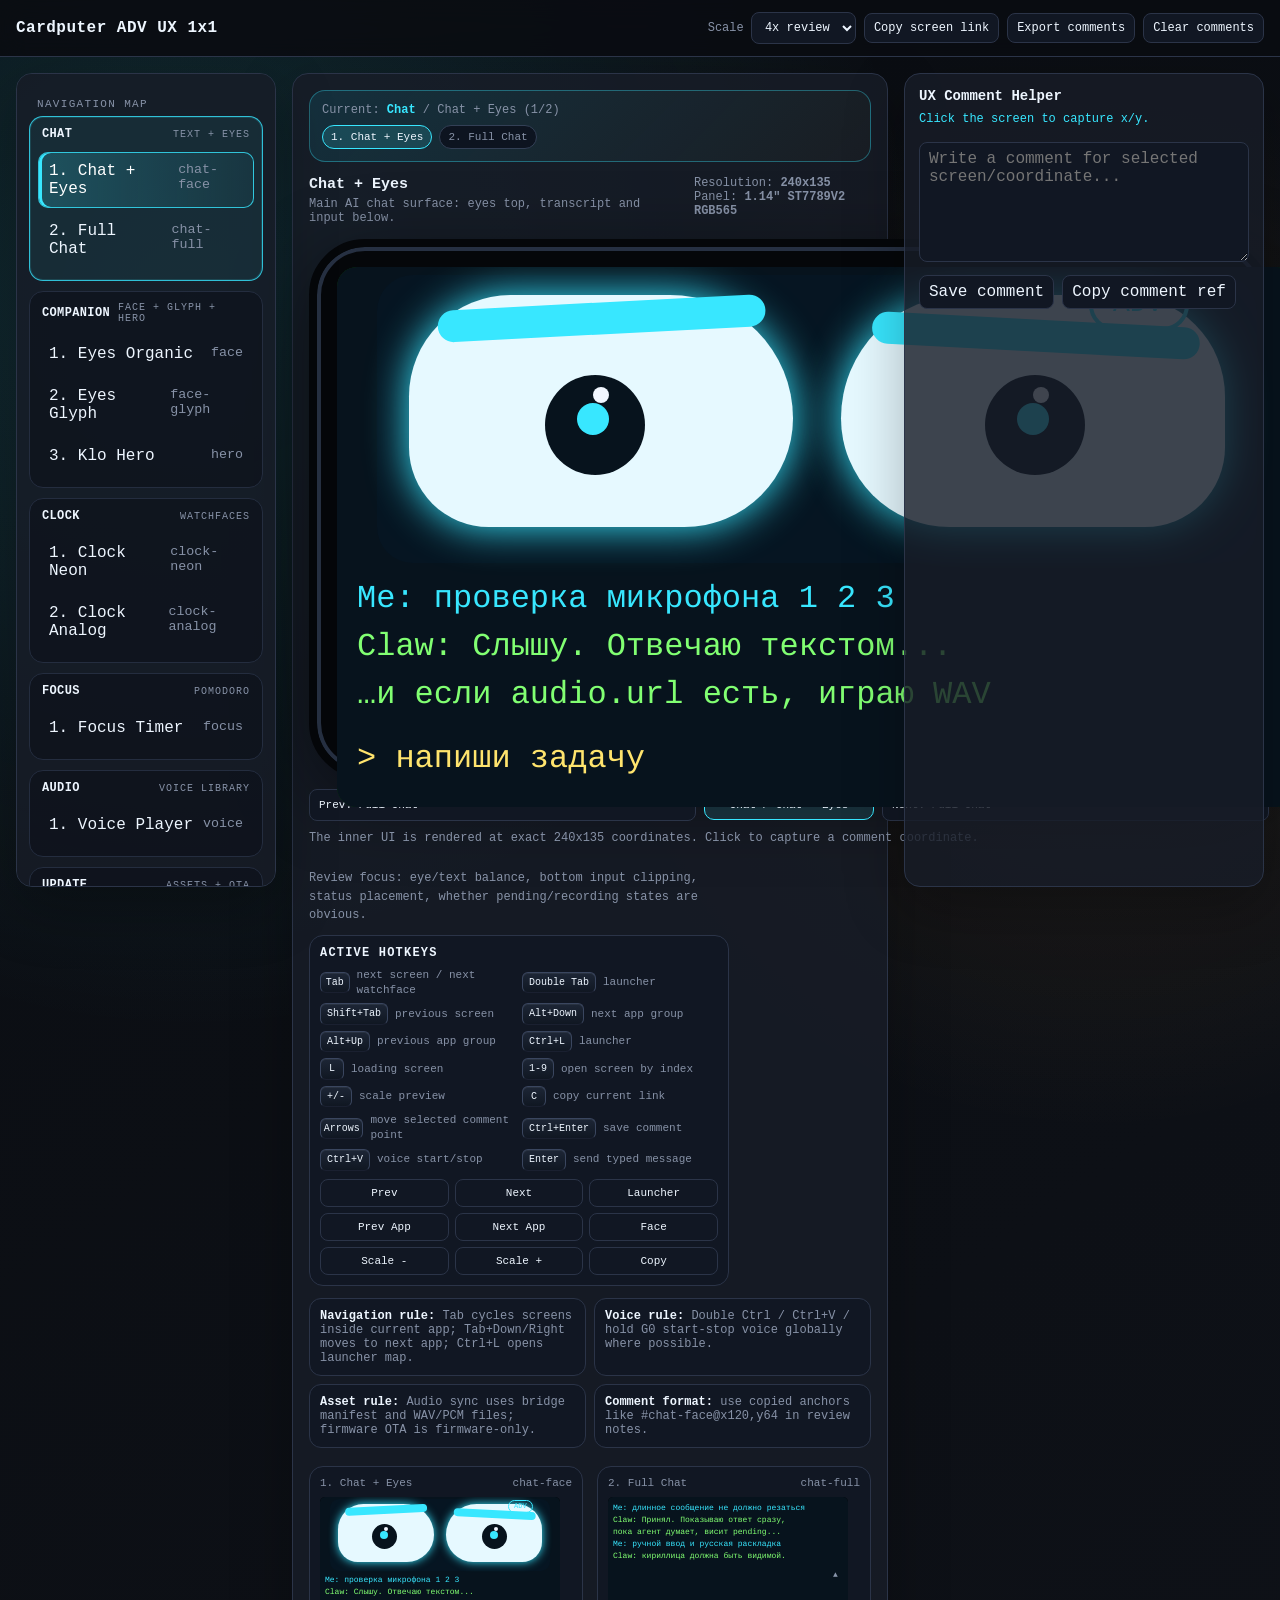
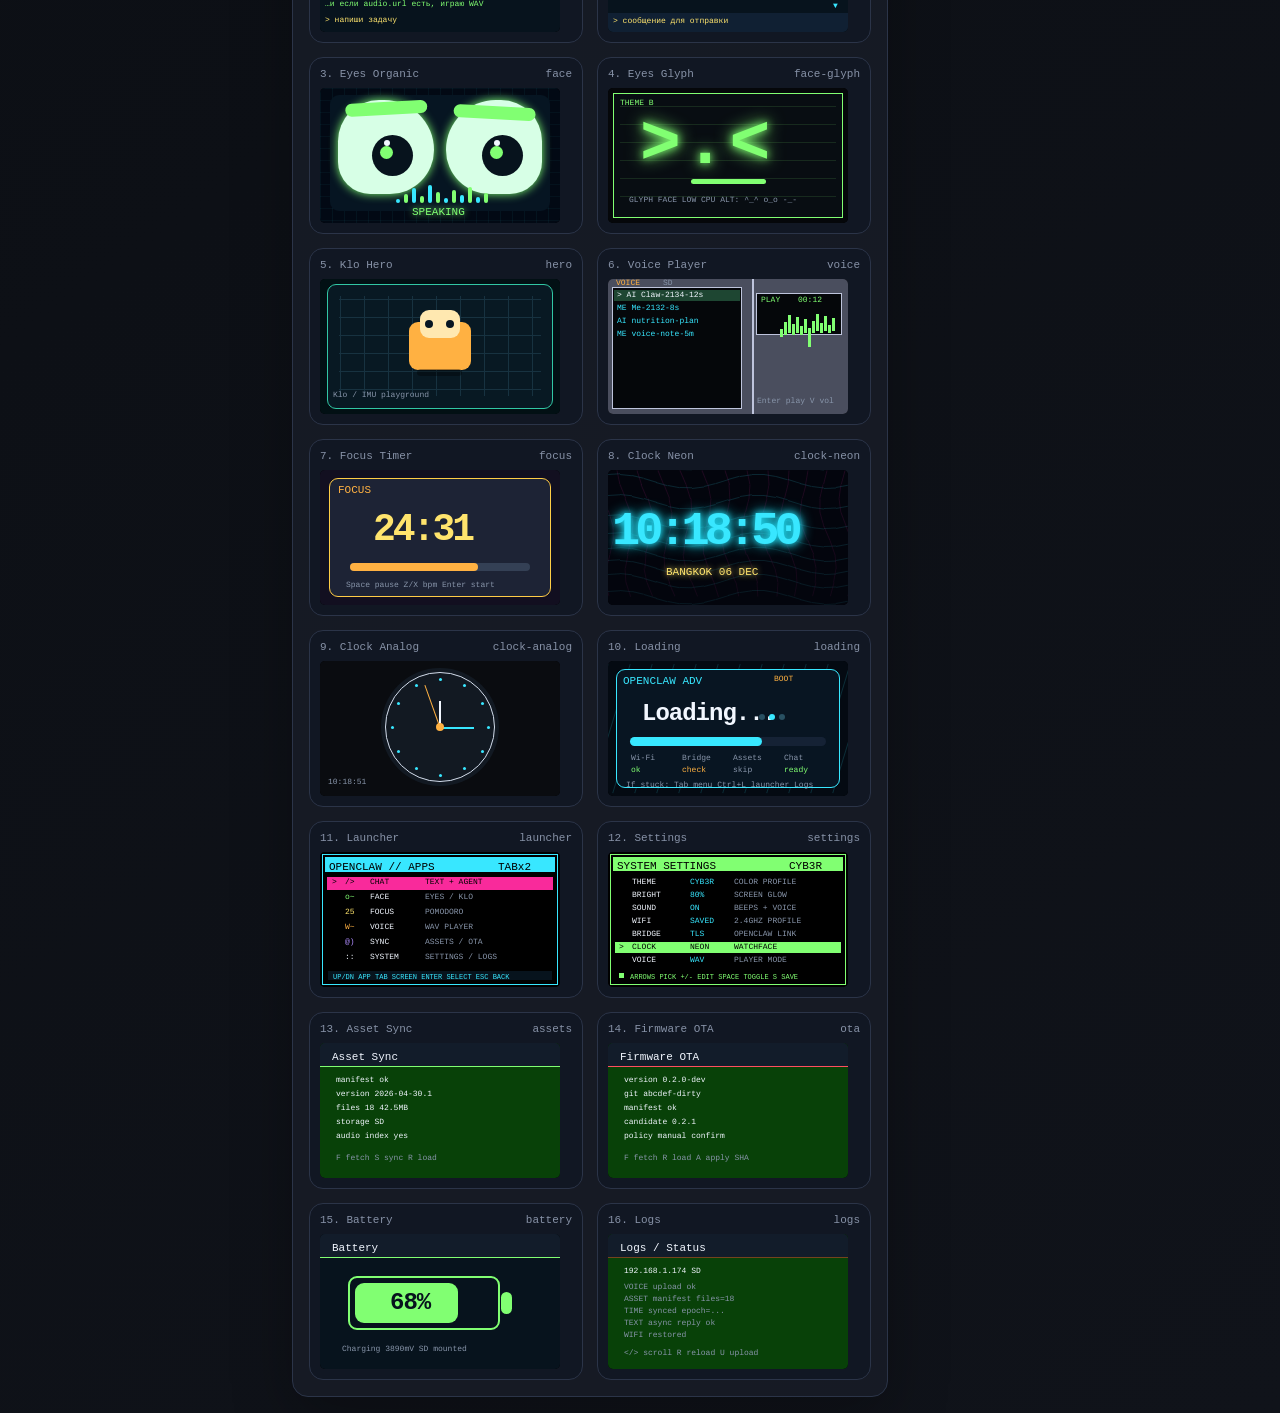
==== commit c105b0bf: "Fix Cardputer OTA apply trigger" ====
--- a/bots/CardputerADV/ux/cardputer-ux-1x1.html
+++ b/bots/CardputerADV/ux/cardputer-ux-1x1.html
@@ -647,7 +647,7 @@
 
     const appGroups = [
       { id: 'chat', title: 'Chat', hint: 'text + eyes', screens: ['chat-face', 'chat-full'] },
-      { id: 'companion', title: 'Companion', hint: 'face + hero', screens: ['face', 'hero'] },
+      { id: 'companion', title: 'Companion', hint: 'face + glyph + hero', screens: ['face', 'face-glyph', 'hero'] },
       { id: 'clock', title: 'Clock', hint: 'watchfaces', screens: ['clock-neon', 'clock-analog'] },
       { id: 'focus', title: 'Focus', hint: 'pomodoro', screens: ['focus'] },
       { id: 'audio', title: 'Audio', hint: 'voice library', screens: ['voice'] },
@@ -688,10 +688,16 @@
         draw: drawChatFull
       },
       face: {
-        title: 'Big Eyes',
-        desc: 'Fullscreen emotional eye mode, accelerometer-driven gaze.',
-        notes: 'Review focus: eye scale, emotion colors, no text noise, recording/speaking color contrast.',
+        title: 'Eyes Organic',
+        desc: 'Fullscreen organic eye theme: big eyelids, iris highlights, speaking waveform.',
+        notes: 'Theme A. Review focus: less boring than rectangles, emotion readable at 240x135, still cheap enough for firmware.',
         draw: drawFace
+      },
+      'face-glyph': {
+        title: 'Eyes Glyph',
+        desc: 'Primitive glyph theme: >.< / ^_^ style face, ultra-low visual complexity.',
+        notes: 'Theme B. Review focus: whether a deliberately simple ASCII/pixel face is stronger than detailed eyes.',
+        draw: drawGlyphFace
       },
       hero: {
         title: 'Klo Hero',
@@ -805,16 +811,35 @@
       const red = mood === 'recording';
       const speaking = mood === 'speaking';
       const accent = red ? COLORS.red : speaking ? COLORS.green : COLORS.cyan;
-      const white = red ? '#ffd9dd' : '#e9fbff';
-      box(ctx, 11, y, 218, 72 * scale, '#061522', 'round');
-      box(ctx, 16, y + 5, 98, 58 * scale, white, 'round');
-      box(ctx, 126, y + 5, 98, 58 * scale, white, 'round');
-      box(ctx, 54, y + 25 * scale, 24, 24, '#07131d', 'circle');
-      box(ctx, 164, y + 25 * scale, 24, 24, '#07131d', 'circle');
-      box(ctx, 61, y + 31 * scale, 6, 6, accent, 'circle');
-      box(ctx, 171, y + 31 * scale, 6, 6, accent, 'circle');
-      box(ctx, 28, y + 10, 75, 4, accent, 'round');
-      box(ctx, 138, y + 10, 75, 4, accent, 'round');
+      const white = red ? '#ffe1e5' : speaking ? '#d7ffe6' : '#e6f9ff';
+      const eyeH = 58 * scale;
+      const eyeW = 96;
+      const eyeY = y + 5;
+      box(ctx, 10, y, 220, 72 * scale, '#061522', 'round');
+      box(ctx, 18, eyeY, eyeW, eyeH, white, 'rect', {
+        borderRadius: `${28 * scale}px ${34 * scale}px ${30 * scale}px ${22 * scale}px`,
+        boxShadow: `0 0 10px ${accent}`
+      });
+      box(ctx, 126, eyeY, eyeW, eyeH, white, 'rect', {
+        borderRadius: `${34 * scale}px ${28 * scale}px ${22 * scale}px ${30 * scale}px`,
+        boxShadow: `0 0 10px ${accent}`
+      });
+      box(ctx, 25, eyeY + 4, 82, 8 * scale, accent, 'rect', {
+        borderRadius: '999px',
+        transform: 'rotate(-3deg)',
+        transformOrigin: '0 0'
+      });
+      box(ctx, 134, eyeY + 4, 82, 8 * scale, accent, 'rect', {
+        borderRadius: '999px',
+        transform: 'rotate(3deg)',
+        transformOrigin: '0 0'
+      });
+      box(ctx, 52, y + 25 * scale, 25 * scale, 25 * scale, '#07131d', 'circle');
+      box(ctx, 162, y + 25 * scale, 25 * scale, 25 * scale, '#07131d', 'circle');
+      box(ctx, 60, y + 32 * scale, 8 * scale, 8 * scale, accent, 'circle');
+      box(ctx, 170, y + 32 * scale, 8 * scale, 8 * scale, accent, 'circle');
+      box(ctx, 64, y + 28 * scale, 4 * scale, 4 * scale, COLORS.white, 'circle');
+      box(ctx, 174, y + 28 * scale, 4 * scale, 4 * scale, COLORS.white, 'circle');
       if (red) {
         text(ctx, 94, y + 55 * scale, 'REC', COLORS.red, 'pixel', { fontWeight: 800 });
       }
@@ -844,9 +869,27 @@
     }
 
     function drawFace(ctx) {
-      clear(ctx, '#030c15');
-      drawEyes(ctx, 14, 1.45, 'speaking');
-      text(ctx, 83, 116, 'Speaking', COLORS.green, 'medium');
+      clear(ctx, '#020914');
+      for (let x = 0; x < 240; x += 12) box(ctx, x, 0, 1, 135, 'rgba(56,231,255,.05)');
+      for (let y = 0; y < 135; y += 12) box(ctx, 0, y, 240, 1, 'rgba(56,231,255,.04)');
+      drawEyes(ctx, 7, 1.62, 'speaking');
+      const wave = [4, 9, 15, 7, 18, 11, 5, 13, 8, 16, 6, 10];
+      wave.forEach((h, i) => box(ctx, 76 + i * 8, 115 - h, 4, h, i % 2 ? COLORS.green : COLORS.cyan, 'round'));
+      text(ctx, 92, 118, 'SPEAKING', COLORS.green, 'medium', { textShadow: '0 0 7px #81ff72' });
+    }
+
+    function drawGlyphFace(ctx) {
+      clear(ctx, '#05070a');
+      box(ctx, 5, 5, 230, 125, '#080d12', 'rect', { border: '1px solid #81ff72' });
+      for (let y = 18; y < 118; y += 18) box(ctx, 12, y, 216, 1, 'rgba(129,255,114,.12)');
+      text(ctx, 32, 28, '>.<', COLORS.green, 'mega', {
+        fontSize: '68px',
+        letterSpacing: '4px',
+        textShadow: '0 0 9px #81ff72, 0 0 18px #81ff72'
+      });
+      box(ctx, 83, 91, 75, 5, COLORS.green, 'round');
+      text(ctx, 21, 109, 'GLYPH FACE  LOW CPU  ALT: ^_^  o_o  -_-', COLORS.muted);
+      text(ctx, 12, 12, 'THEME B', COLORS.green);
     }
 
     function drawHero(ctx) {
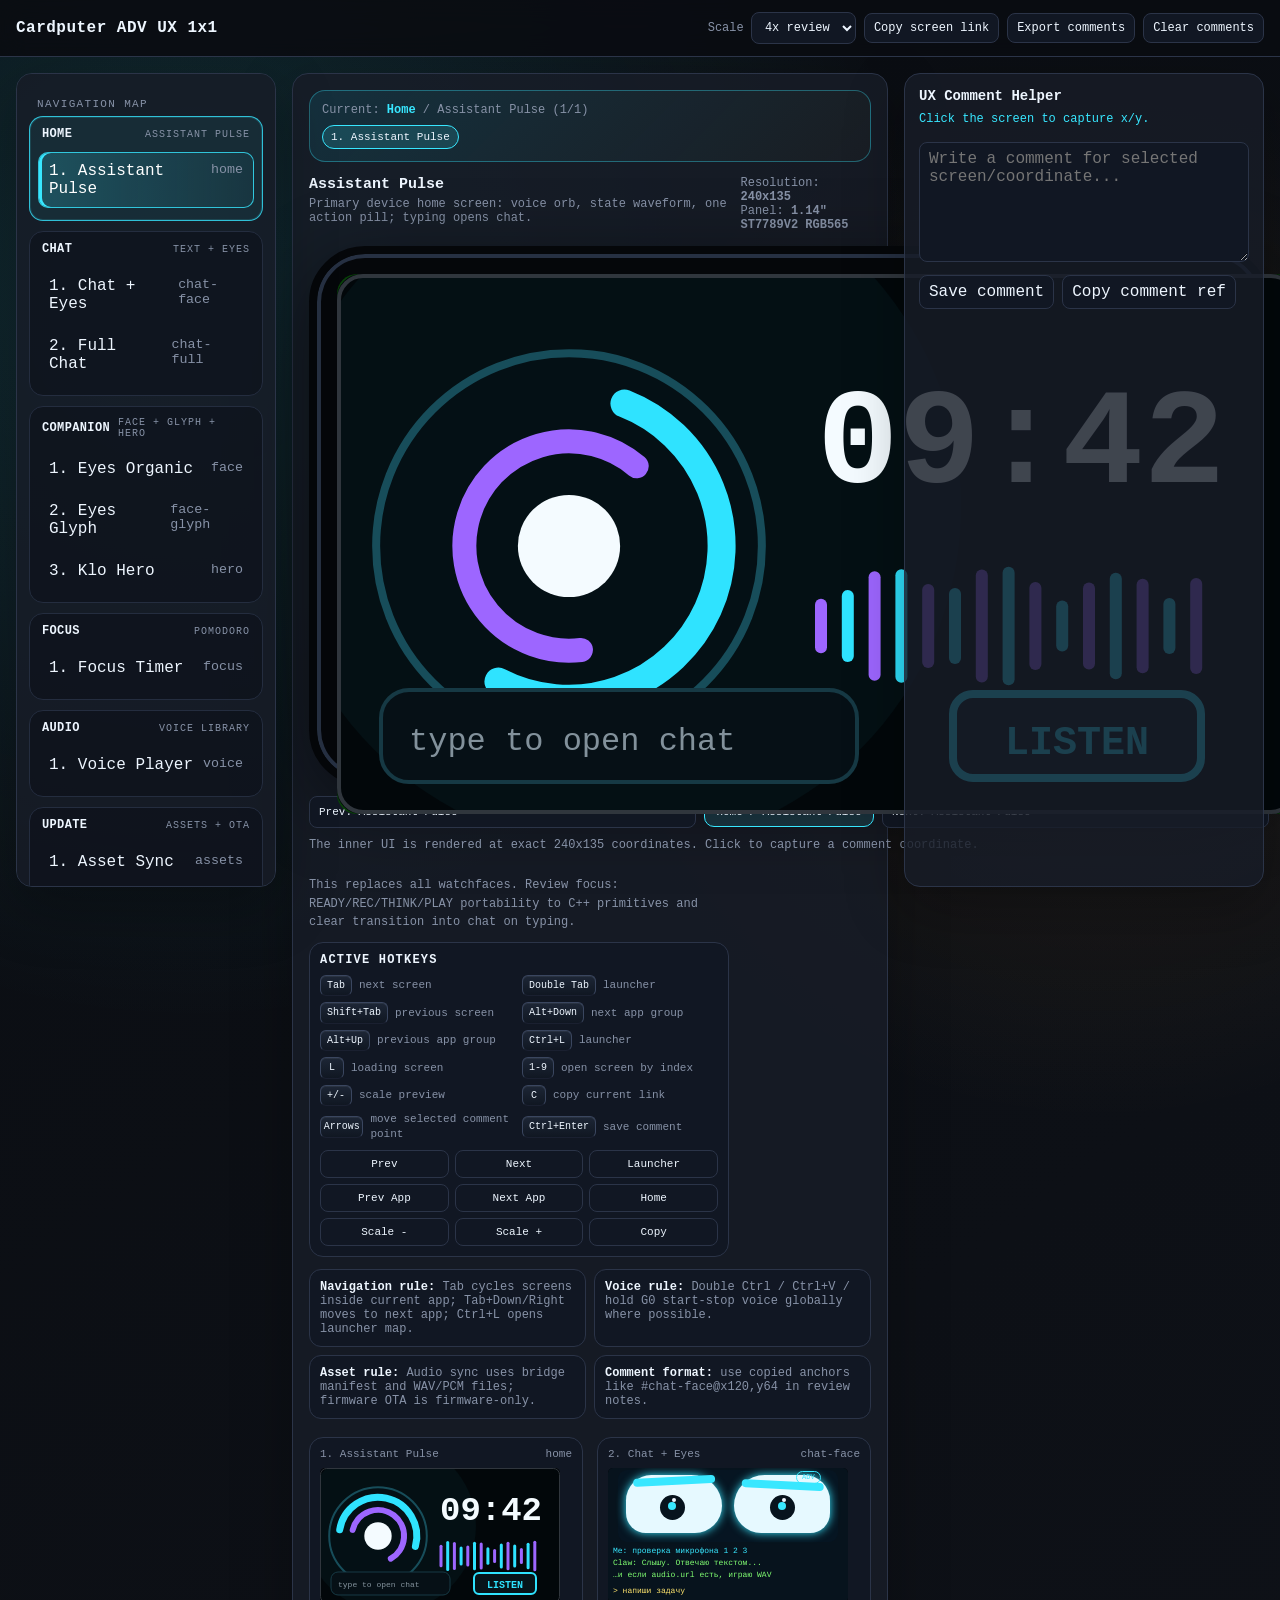
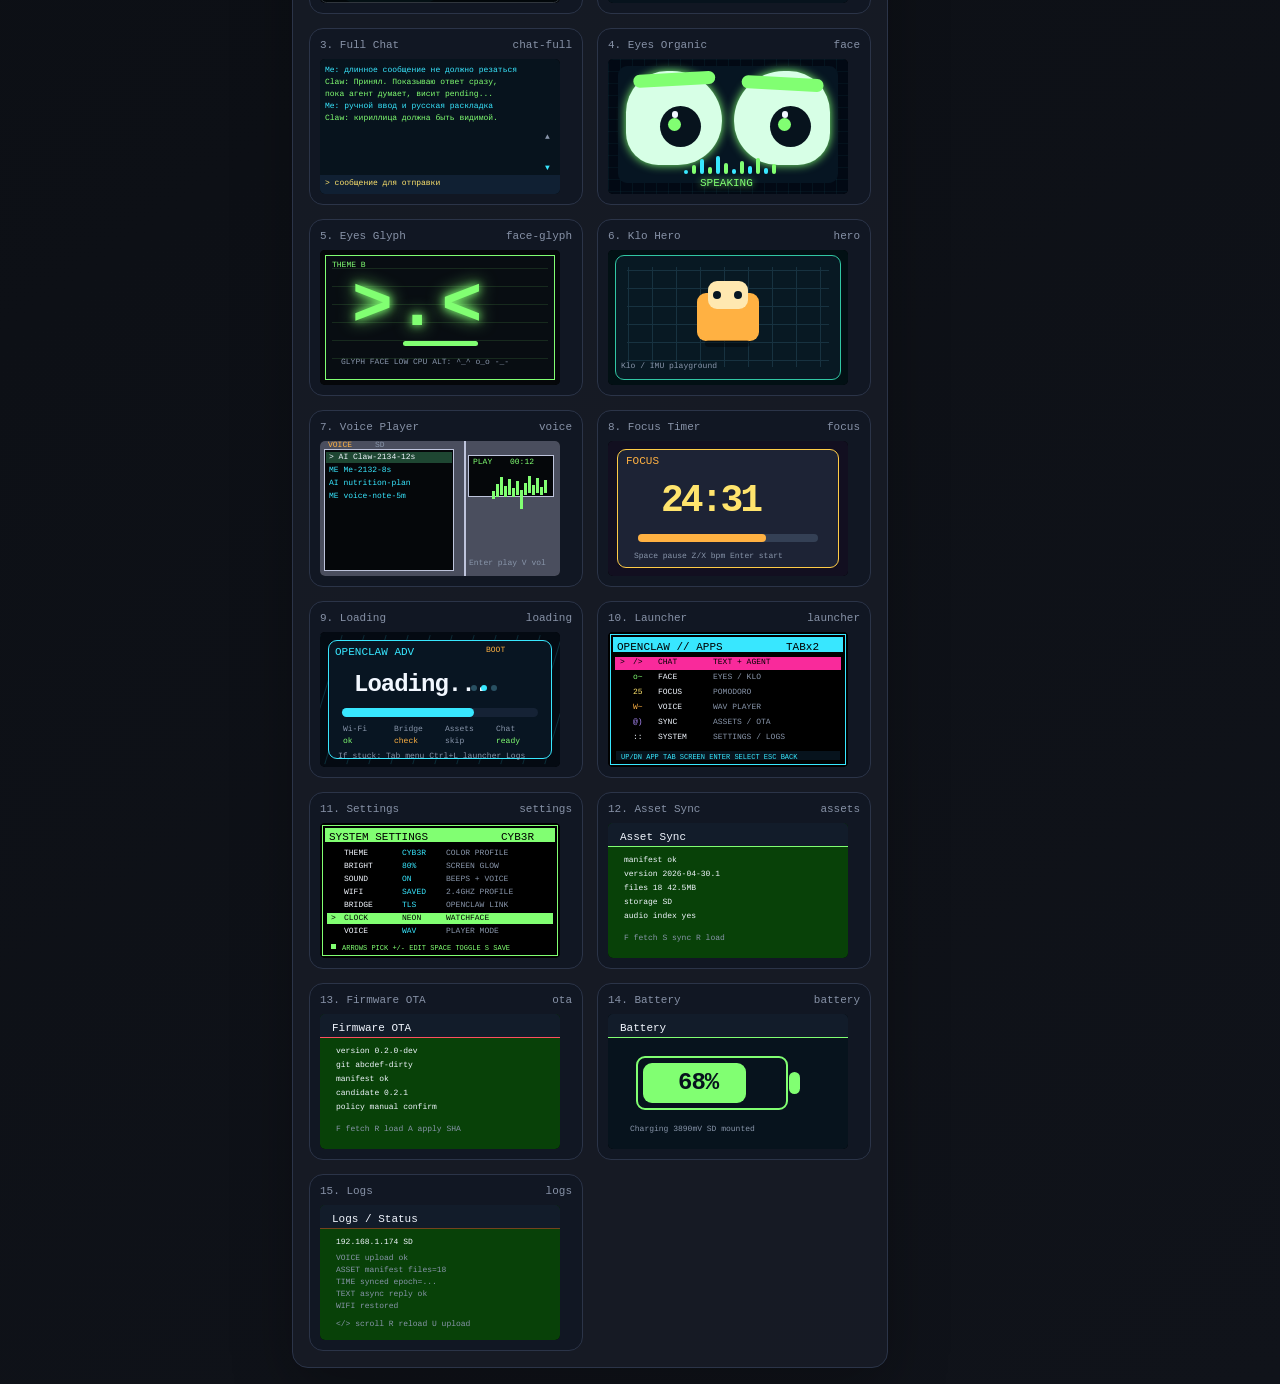
==== commit 4b74d6d1: "Finalize Cardputer pulse home screen" ====
--- a/bots/CardputerADV/ux/cardputer-ux-1x1.html
+++ b/bots/CardputerADV/ux/cardputer-ux-1x1.html
@@ -572,7 +572,7 @@
       <div class="device-row">
         <div class="device-wrap">
           <div class="device-frame" id="deviceFrame">
-            <div id="screen" class="screen" data-screen="chat-face"></div>
+            <div id="screen" class="screen" data-screen="home"></div>
           </div>
           <div class="screen-context">
             <button data-action="prev-screen" id="prevScreenLabel">Prev</button>
@@ -592,7 +592,7 @@
               <button data-action="launcher">Launcher</button>
               <button data-action="prev-app">Prev App</button>
               <button data-action="next-app">Next App</button>
-              <button data-action="watchface">Face</button>
+              <button data-action="home">Home</button>
               <button data-action="scale-down">Scale -</button>
               <button data-action="scale-up">Scale +</button>
               <button data-action="copy-link">Copy</button>
@@ -640,15 +640,15 @@
     };
 
     const state = {
-      screen: location.hash ? location.hash.replace('#', '').split('@')[0] : 'chat-face',
+      screen: location.hash ? location.hash.replace('#', '').split('@')[0] : 'home',
       point: null,
       comments: JSON.parse(localStorage.getItem('cardputerUxComments') || '[]')
     };
 
     const appGroups = [
+      { id: 'home', title: 'Home', hint: 'assistant pulse', screens: ['home'] },
       { id: 'chat', title: 'Chat', hint: 'text + eyes', screens: ['chat-face', 'chat-full'] },
       { id: 'companion', title: 'Companion', hint: 'face + glyph + hero', screens: ['face', 'face-glyph', 'hero'] },
-      { id: 'clock', title: 'Clock', hint: 'watchfaces', screens: ['clock-neon', 'clock-analog'] },
       { id: 'focus', title: 'Focus', hint: 'pomodoro', screens: ['focus'] },
       { id: 'audio', title: 'Audio', hint: 'voice library', screens: ['voice'] },
       { id: 'update', title: 'Update', hint: 'assets + OTA', screens: ['assets', 'ota'] },
@@ -656,11 +656,10 @@
     ];
 
     const screenGroups = appGroups.map(group => group.screens);
-    const watchfaces = ['clock-neon', 'clock-analog'];
     let lastTabAt = 0;
 
     const globalHotkeys = [
-      ['Tab', 'next screen / next watchface'],
+      ['Tab', 'next screen'],
       ['Double Tab', 'launcher'],
       ['Shift+Tab', 'previous screen'],
       ['Alt+Down', 'next app group'],
@@ -675,6 +674,12 @@
     ];
 
     const screens = {
+      home: {
+        title: 'Assistant Pulse',
+        desc: 'Primary device home screen: voice orb, state waveform, one action pill; typing opens chat.',
+        notes: 'This replaces all watchfaces. Review focus: READY/REC/THINK/PLAY portability to C++ primitives and clear transition into chat on typing.',
+        draw: drawAssistantPulseHome
+      },
       'chat-face': {
         title: 'Chat + Eyes',
         desc: 'Main AI chat surface: eyes top, transcript and input below.',
@@ -717,18 +722,6 @@
         notes: 'Review focus: remaining time, state color, action keys, low cognitive load during focus.',
         draw: drawFocus
       },
-      'clock-neon': {
-        title: 'Clock Neon',
-        desc: 'Fullscreen neon HH:MM:SS with a lightweight moving 3D mesh background.',
-        notes: 'Review focus: maximum legibility, low-noise animated mesh, no secondary chrome.',
-        draw: ctx => drawClock(ctx, 1)
-      },
-      'clock-analog': {
-        title: 'Clock Analog',
-        desc: 'Analog dial with small digital backup.',
-        notes: 'Review focus: hand thickness at 240x135 and whether it feels too dense.',
-        draw: ctx => drawClock(ctx, 2)
-      },
       loading: {
         title: 'Loading',
         desc: 'Boot, network, bridge, asset-sync, and long operation loading surface.',
@@ -805,6 +798,63 @@
     function clear(ctx, color = '#07121c') {
       ctx.innerHTML = '';
       box(ctx, 0, 0, 240, 135, color);
+    }
+
+    function drawAssistantPulseHome(ctx) {
+      ctx.innerHTML = '';
+      const t = Date.now() / 1000;
+      const breathe = Math.sin(t * 2.2) * 0.9;
+      const spin = t * 0.55;
+      const arc1Start = (-2.25 + spin) * 180 / Math.PI;
+      const arc1End = (1.00 + spin) * 180 / Math.PI;
+      const arc2Start = (0.58 - spin * 1.08) * 180 / Math.PI;
+      const arc2End = (4.54 - spin * 1.08) * 180 / Math.PI;
+      const svg = document.createElementNS('http://www.w3.org/2000/svg', 'svg');
+      svg.setAttribute('viewBox', '0 0 240 135');
+      svg.setAttribute('width', '240');
+      svg.setAttribute('height', '135');
+      svg.style.position = 'absolute';
+      svg.style.left = '0';
+      svg.style.top = '0';
+      svg.innerHTML = `
+        <rect width="240" height="135" rx="6" fill="#02070a"/>
+        <circle cx="70" cy="58" r="86" fill="#041014"/>
+        <rect x=".5" y=".5" width="239" height="134" rx="6" fill="none" stroke="#30363d"/>
+        <circle cx="58" cy="68" r="${49 + breathe}" fill="#041015" stroke="#174d5a" stroke-width="2"/>
+        <path d="${arcPath(58, 68, 39 + breathe, arc1Start, arc1End)}" fill="none" stroke="#2fe3ff" stroke-width="7" stroke-linecap="round"/>
+        <path d="${arcPath(58, 68, 26 - breathe * .2, arc2Start, arc2End)}" fill="none" stroke="#9d66ff" stroke-width="6" stroke-linecap="round"/>
+        <circle cx="58" cy="68" r="${14 + Math.sin(t * 2.2) * 1.4}" fill="#f4fbff"/>
+        <text x="171" y="52" text-anchor="middle" fill="#f4fbff" font-family="Menlo,monospace" font-size="34" font-weight="900">09:42</text>
+        ${pulseWaveSvg(121, 88, 15, '#2fe3ff', '#9d66ff', t)}
+        <rect x="154" y="105" width="62" height="21" rx="5" fill="#07141a" stroke="#2fe3ff" stroke-width="2"/>
+        <text x="185" y="120" text-anchor="middle" fill="#2fe3ff" font-family="Menlo,monospace" font-size="10" font-weight="900">LISTEN</text>
+        <rect x="11" y="104" width="119" height="23" rx="7" fill="#061016" stroke="#163944"/>
+        <text x="18" y="119" fill="#82919b" font-family="Menlo,monospace" font-size="8">type to open chat</text>
+      `;
+      ctx.appendChild(svg);
+    }
+
+    function arcPath(cx, cy, r, startDeg, endDeg) {
+      const start = polar(cx, cy, r, startDeg);
+      const end = polar(cx, cy, r, endDeg);
+      let delta = ((endDeg - startDeg) % 360 + 360) % 360;
+      const large = delta > 180 ? 1 : 0;
+      return `M ${start.x.toFixed(2)} ${start.y.toFixed(2)} A ${r.toFixed(2)} ${r.toFixed(2)} 0 ${large} 1 ${end.x.toFixed(2)} ${end.y.toFixed(2)}`;
+    }
+
+    function polar(cx, cy, r, deg) {
+      const rad = deg * Math.PI / 180;
+      return { x: cx + Math.cos(rad) * r, y: cy + Math.sin(rad) * r };
+    }
+
+    function pulseWaveSvg(x, y, bars, c1, c2, t) {
+      let out = '';
+      for (let i = 0; i < bars; i++) {
+        const bx = x + i * 6.7;
+        const h = (8 + Math.abs(Math.sin(t * 3.6 + i * .74)) * 22 + Math.abs(Math.cos(t * 1.7 + i * .31)) * 7) * .75;
+        out += `<line x1="${bx.toFixed(1)}" y1="${(y - h / 2).toFixed(1)}" x2="${bx.toFixed(1)}" y2="${(y + h / 2).toFixed(1)}" stroke="${i % 2 ? c1 : c2}" stroke-width="3" stroke-linecap="round"/>`;
+      }
+      return out;
     }
 
     function drawEyes(ctx, y = 4, scale = 1, mood = 'idle') {
@@ -1132,7 +1182,7 @@
     }
 
     function render(screenId = state.screen) {
-      state.screen = screens[screenId] ? screenId : 'chat-face';
+      state.screen = screens[screenId] ? screenId : 'home';
       const spec = screens[state.screen];
       document.querySelectorAll('.screen-link').forEach(btn => {
         btn.classList.toggle('active', btn.dataset.screen === state.screen);
@@ -1224,11 +1274,6 @@
     }
 
     function moveWithinApp(delta) {
-      if (watchfaces.includes(state.screen)) {
-        const index = watchfaces.indexOf(state.screen);
-        render(watchfaces[(index + delta + watchfaces.length) % watchfaces.length]);
-        return;
-      }
       const group = currentGroup();
       const index = group.indexOf(state.screen);
       render(group[(index + delta + group.length) % group.length]);
@@ -1282,10 +1327,6 @@
       const target = document.getElementById('activeHotkeys');
       target.innerHTML = '';
       const specific = [];
-      if (watchfaces.includes(state.screen)) {
-        specific.push(['Tab', 'cycle watchface']);
-        specific.push(['W', 'cycle watchface']);
-      }
       if (state.screen === 'assets') {
         specific.push(['F', 'fetch manifest']);
         specific.push(['S', 'sync assets']);
@@ -1384,11 +1425,7 @@
         if (action === 'launcher') render('launcher');
         if (action === 'prev-app') moveApp(-1);
         if (action === 'next-app') moveApp(1);
-        if (action === 'watchface') {
-          render(watchfaces.includes(state.screen)
-            ? watchfaces[(watchfaces.indexOf(state.screen) + 1) % watchfaces.length]
-            : 'clock-neon');
-        }
+        if (action === 'home') render('home');
         if (action === 'scale-down') setScale(-1);
         if (action === 'scale-up') setScale(1);
         if (action === 'copy-link') copyCurrentLink();
@@ -1415,7 +1452,7 @@
         const match = point.match(/x(\d+),y(\d+)/);
         if (match) state.point = { screen: screenId, x: Number(match[1]), y: Number(match[2]) };
       }
-      render(screenId || 'chat-face');
+      render(screenId || 'home');
     });
 
     window.addEventListener('keydown', event => {
@@ -1500,9 +1537,7 @@
         return;
       }
       if (lower === 'w') {
-        render(watchfaces.includes(state.screen)
-          ? watchfaces[(watchfaces.indexOf(state.screen) + 1) % watchfaces.length]
-          : 'clock-neon');
+        render('home');
         event.preventDefault();
         return;
       }
@@ -1538,7 +1573,7 @@
     });
 
     setInterval(() => {
-      if (state.screen === 'clock-neon') redrawScreenOnly();
+      if (state.screen === 'home') redrawScreenOnly();
     }, 240);
 
     renderGallery();
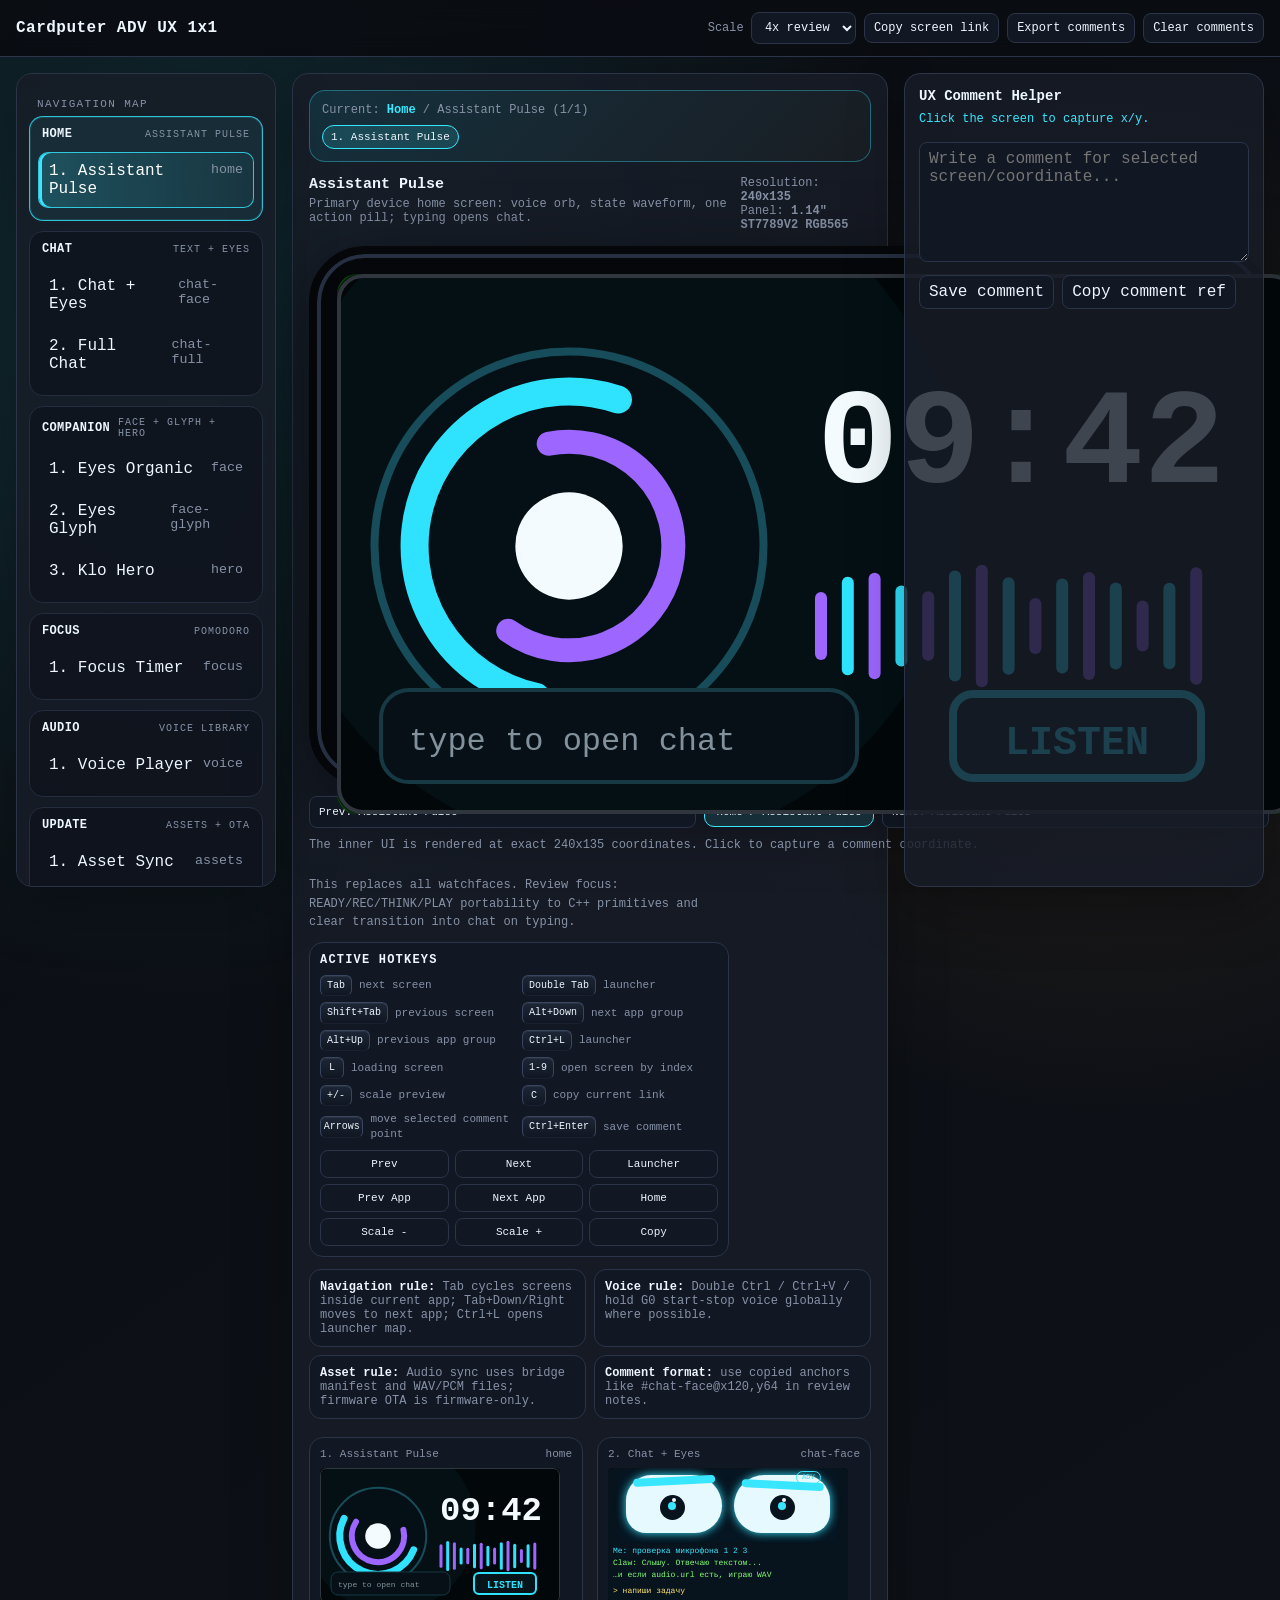
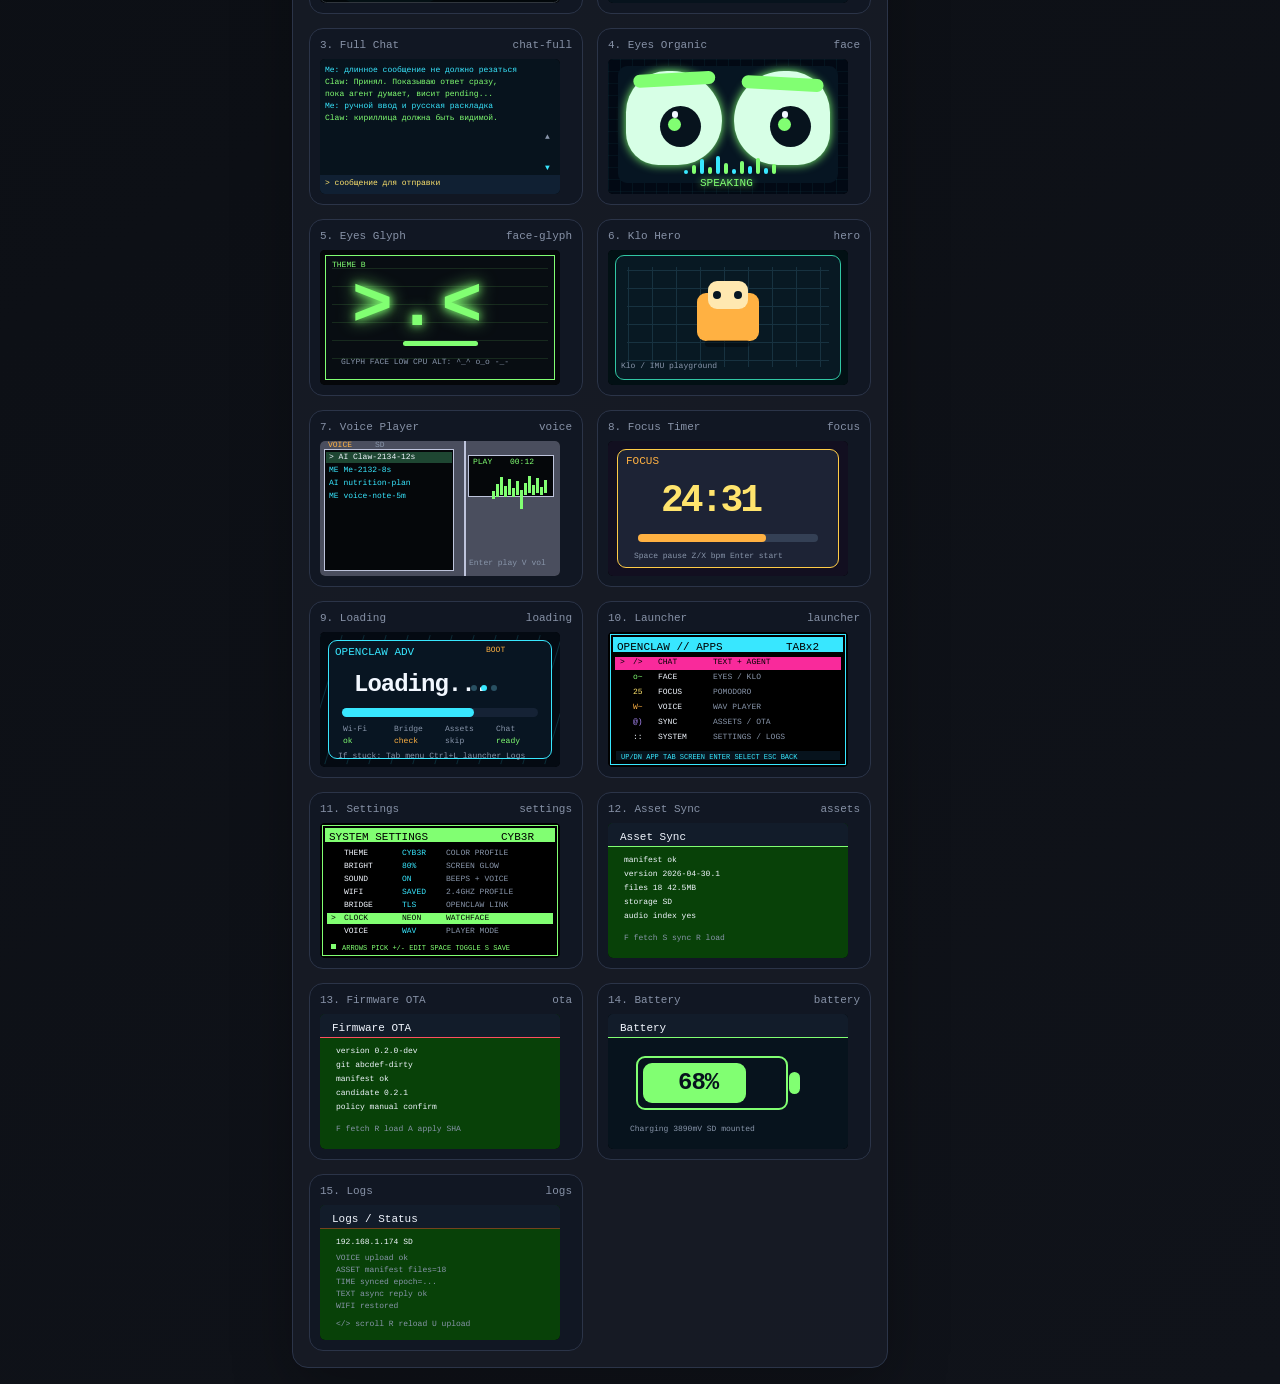
==== commit dfbf9a5d: "Add Cardputer SD emoji rendering" ====
--- a/bots/CardputerADV/ux/cardputer-ux-1x1.html
+++ b/bots/CardputerADV/ux/cardputer-ux-1x1.html
@@ -984,66 +984,6 @@
       text(ctx, 26, 112, 'Space pause  Z/X bpm  Enter start', COLORS.muted);
     }
 
-    function drawClock(ctx, face) {
-      const now = new Date();
-      const bangkok = new Intl.DateTimeFormat('en-GB', {
-        timeZone: 'Asia/Bangkok',
-        hour: '2-digit',
-        minute: '2-digit',
-        second: '2-digit',
-        hour12: false
-      }).format(now);
-      const date = new Intl.DateTimeFormat('en-GB', {
-        timeZone: 'Asia/Bangkok',
-        day: '2-digit',
-        month: 'short'
-      }).format(now).toUpperCase();
-
-      if (face === 1) {
-        clear(ctx, '#03050d');
-        const tick = Date.now() / 740;
-        for (let gy = -10; gy <= 150; gy += 15) {
-          let prev = null;
-          for (let x = 0; x <= 240; x += 12) {
-            const wave = Math.sin((x * .045) + tick) * 7 + Math.cos((gy * .055) - tick * .8) * 5;
-            const perspective = (gy - 67) * .12;
-            const y = gy + wave + perspective;
-            if (prev) line(ctx, prev.x, prev.y, x, y, 'rgba(56,231,255,.17)');
-            prev = { x, y };
-          }
-        }
-        for (let gx = -20; gx <= 260; gx += 20) {
-          let prev = null;
-          for (let y = 0; y <= 135; y += 14) {
-            const bend = Math.sin((y * .06) + tick + gx * .02) * 6;
-            const x = gx + bend + (y - 67) * .08;
-            if (prev) line(ctx, prev.x, prev.y, x, y, 'rgba(252,52,183,.12)');
-            prev = { x, y };
-          }
-        }
-        box(ctx, 0, 0, 240, 135, 'linear-gradient(180deg, rgba(3,5,13,.08), rgba(3,5,13,.52))');
-        text(ctx, 4, 42, bangkok, COLORS.cyan, 'mega', {
-          textShadow: '0 0 7px #22e8ff, 0 0 14px #22e8ff'
-        });
-        text(ctx, 58, 96, `BANGKOK ${date}`, COLORS.yellow, 'medium', {
-          textShadow: '0 0 6px #ffe46d'
-        });
-      } else if (face === 2) {
-        clear(ctx, '#0a0c10');
-        box(ctx, 61, 7, 118, 118, '#121922', 'circle');
-        box(ctx, 65, 11, 110, 110, 'transparent', 'circle', { border: '1px solid #d2dceb' });
-        for (let i = 0; i < 12; i++) {
-          const a = i / 12 * Math.PI * 2 - Math.PI / 2;
-          box(ctx, 119 + Math.cos(a) * 48, 65 + Math.sin(a) * 48, 3, 3, COLORS.cyan, 'circle');
-        }
-        line(ctx, 120, 66, 120, 39, COLORS.white, 2);
-        line(ctx, 120, 66, 154, 66, COLORS.cyan, 2);
-        line(ctx, 120, 66, 105, 24, COLORS.orange, 1);
-        box(ctx, 116, 62, 8, 8, COLORS.orange, 'circle');
-        text(ctx, 8, 118, bangkok, COLORS.muted);
-      }
-    }
-
     function line(ctx, x1, y1, x2, y2, color, thickness = 1) {
       const len = Math.hypot(x2 - x1, y2 - y1);
       const angle = Math.atan2(y2 - y1, x2 - x1) * 180 / Math.PI;
